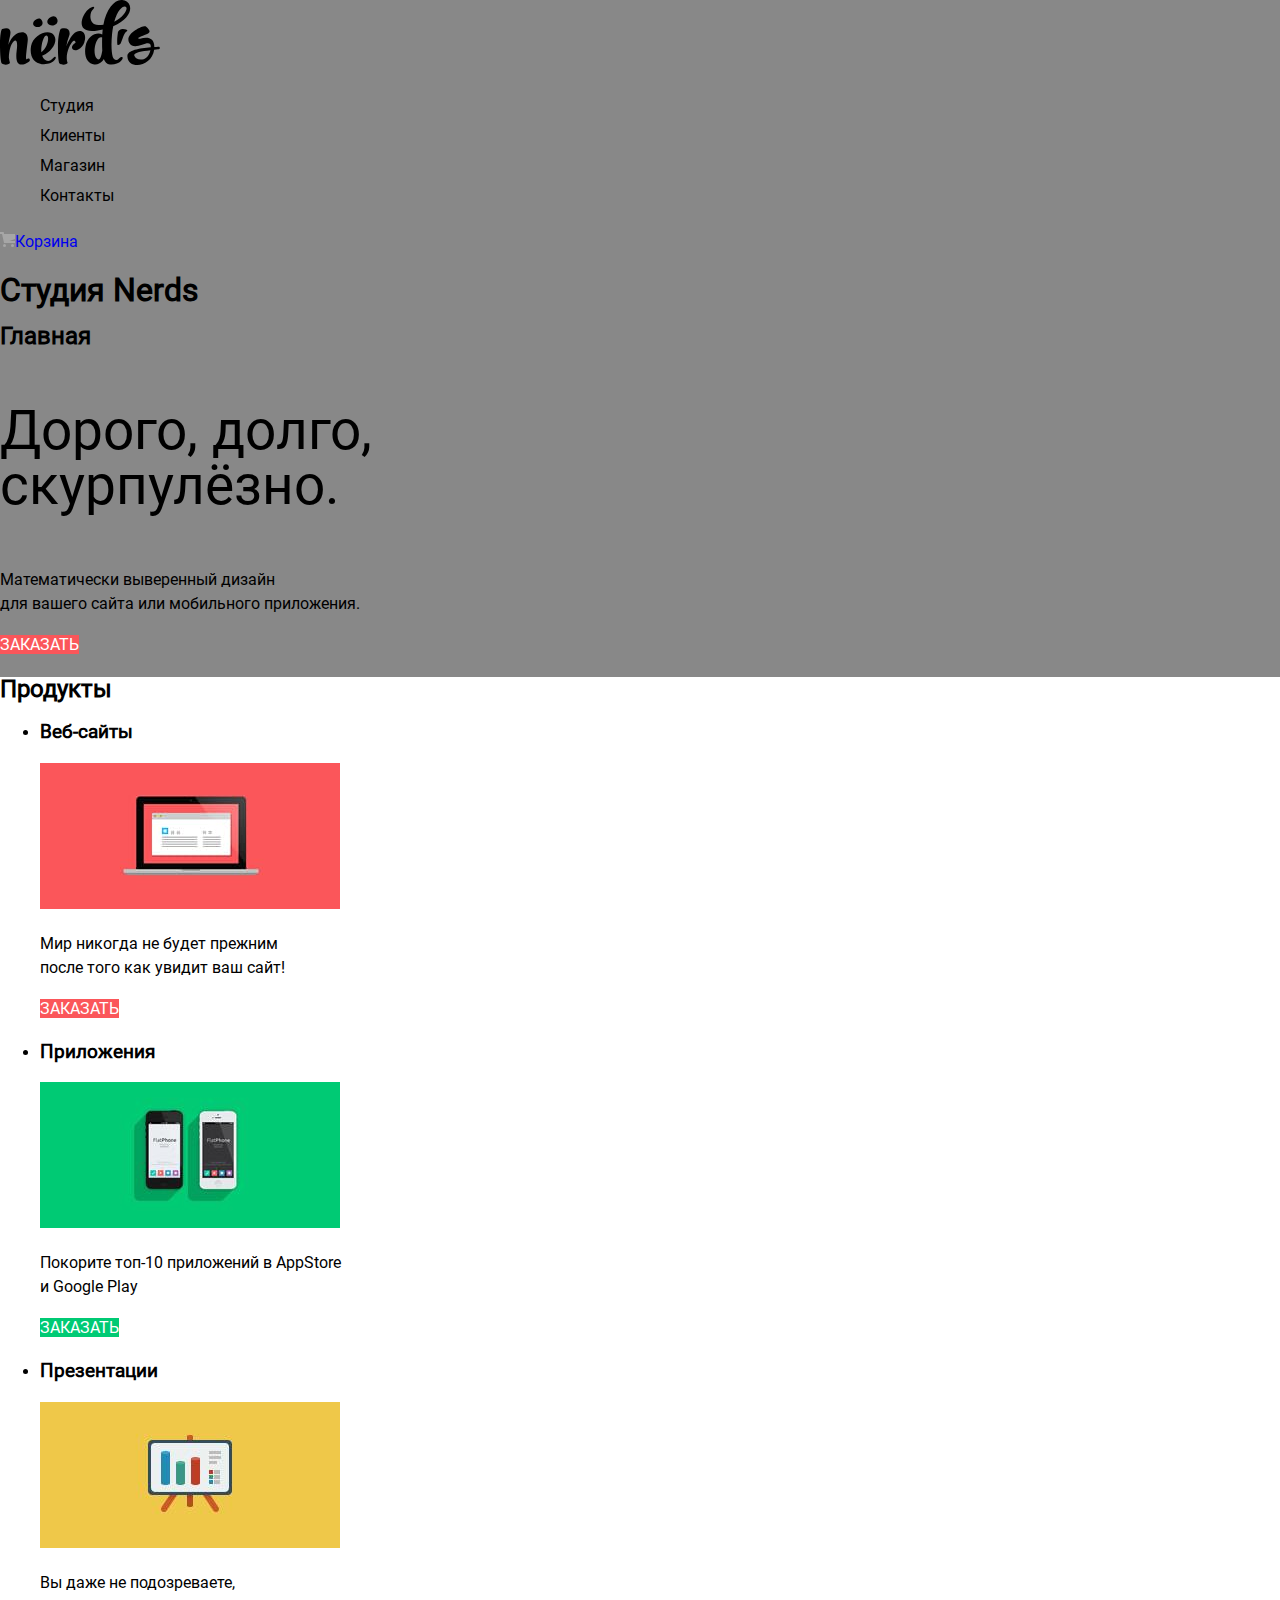
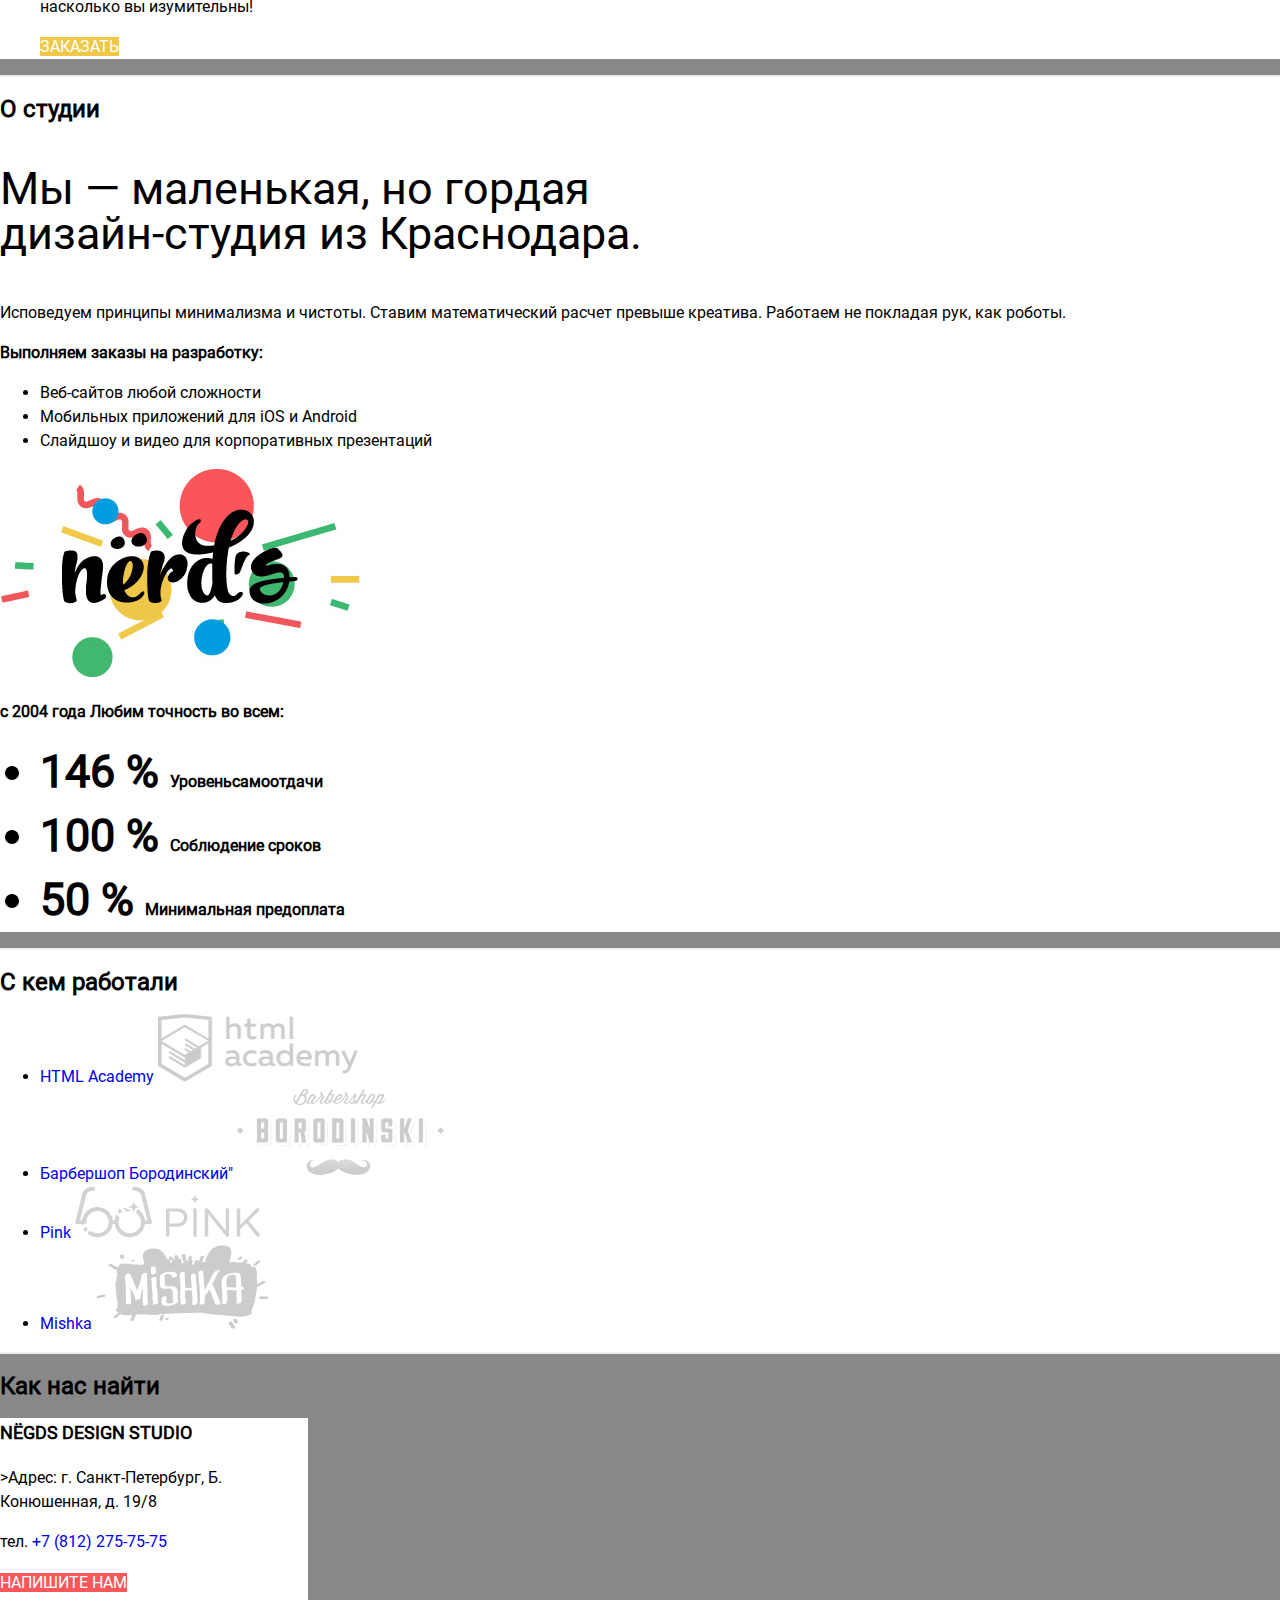
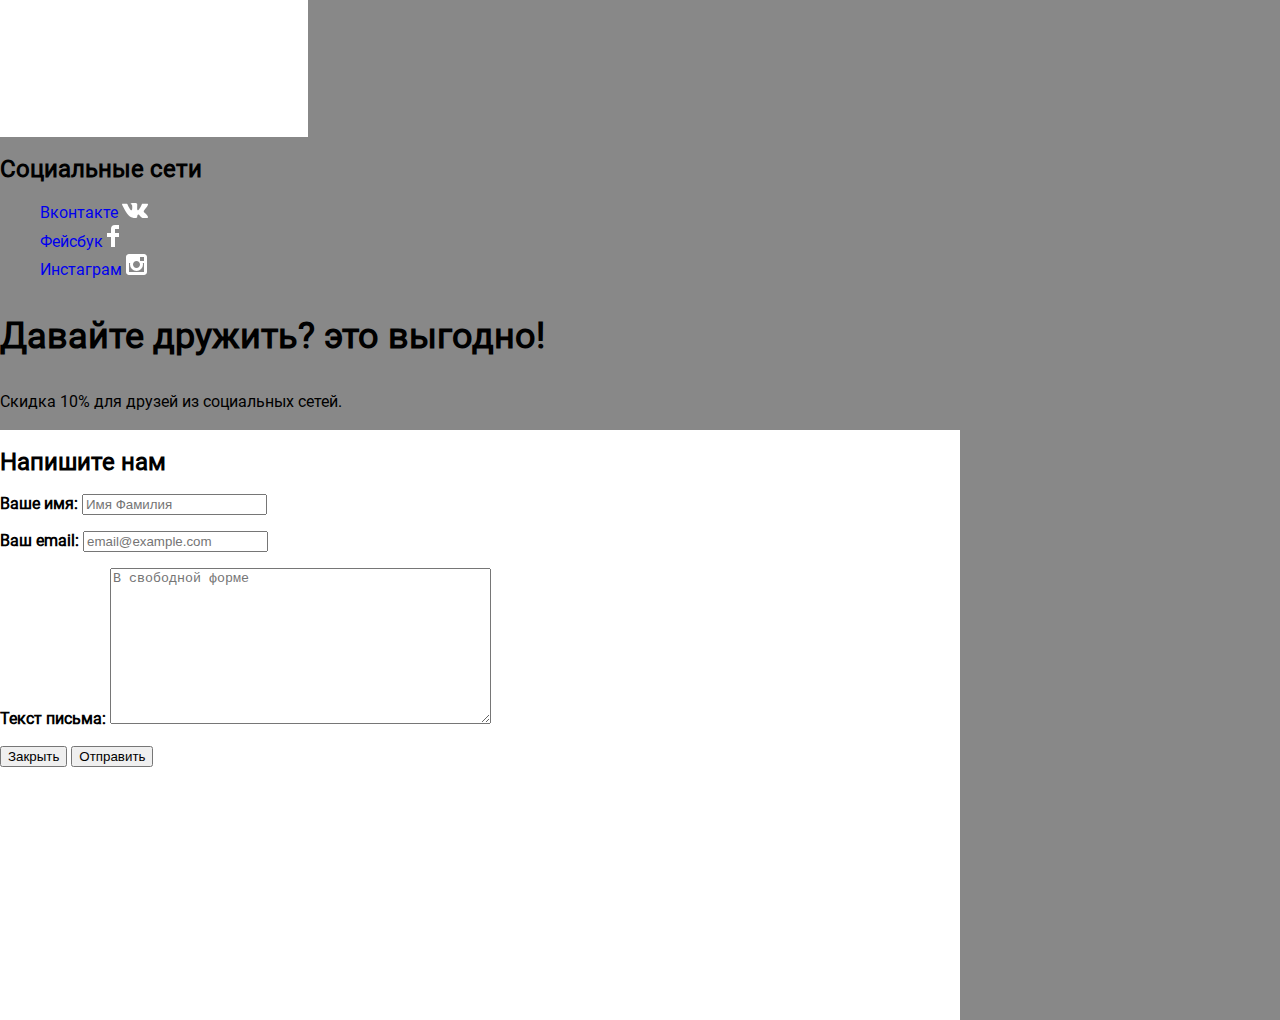
==== index.html @ 6ef956f6 "Добавила стилизацию каталога" ====
<!DOCTYPE html>
<html lang="ru">
  <head>
    <meta charset="utf-8">
    <link rel="stylesheet" href="fonts/Roboto.woff2" as="font" crossorigin="anonymous">
    <link href="normalize.css" rel="stylesheet">
    <link href="css/style.css" rel="stylesheet">
    <title>HTML Academy: Нёрдс</title>
  </head>
  <body class="page-body">
    <header class="header">
      <nav class="navigation">
        <a class="header-logo">
          <img src="img/nerds-logo.svg" width="160" height="65" alt="Логотип Nerds">
        </a>
      <div class="main-navigation-wrapper">
        <ul class="site-navigation">
          <li><a href="#">Студия</a></li>
          <li><a href="#">Клиенты</a></li>
          <li><a href="Catalog.html">Магазин</a></li>
          <li><a href="#">Контакты</a></li>
        </ul>
        <a href="#" class="basket-link">
        <svg xmlns="http://www.w3.org/2000/svg" width="15" height="15" viewBox="0 0 15 15"><circle fill="#a6a6a6" cx="4.5" cy="13.5" r="1.5"/><circle fill="#a6a6a6" cx="12.5" cy="13.5" r="1.5"/><path fill="#a6a6a6" d="M15 2H4.07l-.422-2H0v2h2.031l1.985 9H15V9H9.441L15 6.951z"/>
        </svg>Корзина
        </a>
      </nav>
    </div>
    </header>
    <main class="container">
      <h1 class="visually-hidden">Студия Nerds</h1>
      <section class="main">
        <h2 class="visually-hidden"> Главная</h2>
        <p class="slogan">Дорого, долго,<br> скурпулёзно.</p>
        <p>Математически выверенный дизайн <br>для вашего сайта или мобильного приложения.</p>
        <a href="#" class="button-know-more">Заказать</a>
      </section>
      <section class="products">
        <h2 class="visually-hidden">Продукты</h2>
          <ul class="product-ul">
            <li class="product-item">
               <h3>Веб-сайты</h3>
               <img src="img/illustration-1.jpg" width="300" height="146" alt="Веб-дизайны">
               <p>Мир никогда не будет прежним<br> после того как увидит ваш сайт!</p>
               <a href="#" class="button button-one ">Заказать</a>
            </li>
            <li class="product-item">
               <h3>Приложения</h3>
               <img src="img/illustration-2.jpg" width="300" height="146" alt="Приложения">
               <p>Покорите топ-10 приложений в AppStore<br> и Google Play</p>
               <a href="#" class="button button-two">Заказать</a>
             </li>
             <li class="product-item">
               <h3>Презентации</h3>
               <img src="img/illustration-3.jpg" width="300" height="146" alt="Презентация">
               <p>Вы даже не подозреваете, <br>насколько вы изумительны!</p>
               <a href="#" class="button button-three">Заказать</a>
             </li>
          </ul>
          </section>
          <section class="about-company">
            <h2 class="visually-hidden">О студии</h2>
            <p class="caption">Мы — маленькая, но гордая<br>дизайн-студия из Краснодара.</p>
            <p>Исповедуем принципы минимализма и чистоты. Ставим математический расчет превыше креатива. Работаем не покладая рук, как роботы.</p>
            <p class="text">Выполняем заказы на разработку:</p>
            <ul class="features">
               <li class="features-item">Веб-сайтов любой сложности</li>
               <li class="features-item">Мобильных приложений для iOS и Android</li>
               <li class="features-item">Слайдшоу и видео для корпоративных презентаций</li>
              </ul>
          <img src="img/nerds-illustration.png" width="360" height="208" alt="Логотип Nerds" class="nerds-illustration">
           <p class="text">с 2004 года Любим точность во всем:</p>
              <ul class="benefits">
               <li class="benefit-item">146 <span class="percant">%</span> <span class="benefit-text">Уровень<span>самоотдачи </span></li>
               <li class="benefit-item">100 <span class="percant">%</span> <span class="benefit-text">Соблюдение <span>сроков </span></li>
               <li class="benefit-item">50 <span class="percant">%</span> <span class="benefit-text">Минимальная <span>предоплата </span></li>
              </ul>
          </section>
          <section class="about-customers">
            <h2 class="visually-hidden">С кем работали</h2>
              <ul class="customers">
                <li class="customer-item">
                  <a href="https://htmlacademy.ru/intensive/htmlcss">HTML Academy
                  <img src="img/academy-logo.png" width="200" height="68" alt="Логотип htmlacademy">
                  </a>
                </li>
                <li class="customer-item">
                  <a href="#">Барбершоп Бородинский"
                  <img src="img/borodinski-logo.png" width="209" height="90" alt="логотип Бородинский">
                  </a>
                </li>
                <li class="customer-item">
                  <a href="#">Pink
                  <img src="img/pink-logo.png" width="185" height="52" alt="Логотип Pink">
                  </a>
                </li>
                <li class="customer-item">
                  <a href="#">Mishka
                  <img src="img/mishka-logo.png" width="173" height="84" alt="Логотип Mishka">
                  </a>
                </li>
              </ul>
          </section>
    </main>
    <footer class="page-footer">
      <section class="contacts">
        <h2 class="visually-hidden">Как нас найти</h2>
        <div class="contact-with-us">
          <p class="text-logo">nёgds design studio</p>
          <p>>Адрес: г. Санкт-Петербург, Б. Конюшенная, д. 19/8</p>
          <p>тел. <a href="tel:+18506484200">+7 (812) 275-75-75</a></p>
          <a href="#" class="button button-type">Напишите нам</a>
          </p>
        </div>
      </section>
      <section class="footer-social">
          <h2 class="visually-hidden">Социальные сети</h2>
          <ul class="footer-social">
            <li class="button social-button">
               <a href="#">
               <span class="visually-hidden">Вконтакте</span>
               <svg xmlns="http://www.w3.org/2000/svg" width="26" height="15" viewBox="0 0 26 15"><path fill="#FFF" d="M16.138 11.51c.956-.309 2.18 2.04 3.483 2.939.978.681 1.727.534 1.727.534l3.473-.05s1.815-.112.957-1.554c-.071-.12-.503-1.069-2.585-3.022-2.177-2.043-1.882-1.712.739-5.244 1.597-2.153 2.236-3.468 2.036-4.028-.192-.539-1.365-.399-1.365-.399L20.69.713c-.381.001-.704.119-.851.515-.003.004-.621 1.666-1.445 3.079-1.741 2.989-2.436 3.148-2.724 2.961-.661-.433-.494-1.737-.494-2.664 0-2.897.432-4.105-.846-4.417-.427-.104-.739-.172-1.828-.182-1.392-.021-2.574 0-3.244.329-.445.223-.786.712-.579.74.26.035.843.16 1.155.586.401.552.389 1.789.389 1.789s.229 3.411-.54 3.834c-.528.29-1.25-.302-2.803-3.016-.793-1.388-1.392-2.922-1.392-2.922s-.116-.285-.326-.441c-.25-.185-.6-.244-.6-.244L.848.684S.29.7.085.946c-.182.218-.015.668-.015.668s2.909 6.881 6.203 10.347c3.02 3.182 6.452 2.971 6.452 2.971h1.555s.469-.054.709-.312c.224-.24.214-.691.214-.691s-.031-2.109.935-2.419z"/></svg>
              </a>
            </li>
            <li class="button social-button">
               <a href="#">
               <span class="visually-hidden">Фейсбук</span>
               <svg xmlns="http://www.w3.org/2000/svg" width="12" height="22" viewBox="0 0 12 22"><path fill="#FFF" d="M12 4V0H8a4 4 0 0 0-4 4v4H0v4h4v10h4V12h4V8H8V4h4z"/></svg>
               </a>
            </li>
            <li class="button social-button">
               <a href="#">
               <span class="visually-hidden">Инстаграм</span>
               <svg xmlns="http://www.w3.org/2000/svg" width="21" height="21" viewBox="0 0 21 21"><path fill="#FFF" d="M18 0H3C1.35 0 0 1.35 0 3v15c0 1.65 1.35 3 3 3h15c1.65 0 3-1.35 3-3V3c0-1.65-1.35-3-3-3zm-7.5 7c1.93 0 3.5 1.57 3.5 3.5S12.43 14 10.5 14 7 12.43 7 10.5 8.57 7 10.5 7zM18 18H3V9h1.181A6.504 6.504 0 0 0 4 10.5a6.5 6.5 0 1 0 13 0 6.45 6.45 0 0 0-.181-1.5H18v9zm0-11h-4V3h4v4z"/></svg>
               </a>
            </li>
          </ul>
          <p class="text-welcome">Давайте дружить? это выгодно!</p>
          <p>Скидка 10% для друзей из социальных сетей.</p>
      </section>
    </footer>
    <section class="modal">
      <h2 class="modal-title">Напишите нам</h2>
      <form class="login-form" action="https://echo.htmlacademy.ru" method="post">
         <p class="modal-text">
         <label class="field" for="name">Ваше имя:</label>
         <input class="field name-icon-user" id="name" type="text"  placeholder="Имя Фамилия">
         </p>
         <p class="modal-text">
         <label class="field" for="mail">Ваш email:</label>
         <input class="field mail-icon-user" id="mail" type="email"  placeholder="email@example.com">
         </p>
         <p class="modal-text">
          <label class="field" for="post">Текст письма:</label>
          <textarea class="field post-icon-user" rows="10" cols="45" name="text" placeholder="В свободной форме"></textarea>
        </p>
      </form>
      <button class="button botton-close" type="button">Закрыть</button>
      <button class="button botton-send" type="submit">Отправить</button>
    </section>
  </body>
</html>
---- css/style.css ----
:root {
    --basic-gray: #EEEEEE;
    --basic-extra-gray: #888888;
    --basic-black: #000000;
    --basic-exstra-black: #283136;
    --basic-red: #FB565A;
    --basic-green: #00CA74;
    --basic-yellow: #EFC849;
    --basic-gray-light: #A6A6A6;
    --basic-white: #FFFFFF;
    --basic-more-red: #E74246;
    --basic-max-red: #D7373B;
    --basic-more-green: #00BC6C;
    --basic-max-green: #00AA62;
    --basic-more-yellow: #EAB534;
    --basic-max-yelloy: #E5A722;
    --basic-middle-gray: #4D4D4D;
    --basic-more-gray: #DFDFDF;
    --basic-max-gray: #D5D5D5;
  }
    
@font-face {
    font-family: "Roboto";
    font-weight: 400;
    src: url("../fonts/Roboto.woff2") format("woff2");
    font-display: swap; }

body {
  min-width: 1187px;
  margin: 0;
  padding: 0;
  font-family: "Roboto", Arial, sans-serif;
  font-size: 16px;
  line-height: 24px;
  font-weight: 400;
  color: var(--basic-black);
  background-color: var(--basic-extra-gray);
  background-position: top center;
  background-repeat: no-repeat;
}

a {
    text-decoration: none;
}
  
img {
  max-width: 100%;
  height: auto;
  }

.page {
   height: 100%;
}

.page-body {
  min-height: 100%;
  display: grid;
  grid-template-rows: min-content 1fr min-content;
  align-content: start;
}

.navigation {
  font-size: 16px;
  line-height: 30px;
  color: var(--basic-black);
  background-color: transparent;
}

.navigation-wrapper {
  background-color: var(--basic-gray);
}

.site-navigation {
  list-style: none;
}

.site-navigation-current a:not([href]) {
  background-color: var(--basic-gray);
}
  
.site-navigation a,
.user-navigation a {
  color: var(--basic-black);
}
  
.site-navigation a:hover,
.basket-link a:hover, {
  background-color: var(--basic-red);
}

.site-navigation a:focus,
.basket-link a:focus {
  background-color: var(--basic-gray-light);
}

.slogan{
  font-family: "Roboto";
  font-weight: 500; 
  font-size: 55px;
  line-height: 55px;
} 

.button-know-more{
  font: inherit;
  text-align: center;
  color: var(--basic-white);
  vertical-align: middle;
  text-transform: uppercase;
  background-color: var(--basic-red);
  border: none;
}

.button-know-more:hover,
.button-know-more:focus{
  background-color: var(--basic-more-red);
}
.button-know-more:active {
  background-color: var(--basic-max-red);
  color: var(--basic-gray);
}

.products {
  list-style: none;
  background-color: var(--basic-white) ;
}
  
.product-item {
  text-align: left;
}

.button-one{
  font: inherit;
  text-align: center;
  color: var(--basic-white);
  vertical-align: middle;
  text-transform: uppercase;
  background-color: var(--basic-red);
  border: none;
  }

.button-one:hover,
.button-one:focus{
    background-color: var(--basic-more-red);
  }

.button-one:active {
   background-color: var(--basic-max-red);
   color: var(--basic-gray);
 }
 
.button-two{
  font: inherit;
  text-align: center;
  color: var(--basic-white);
  vertical-align: middle;
  text-transform: uppercase;
  background-color: var(--basic-green);
  border: none;
}

.button-two:hover,
.button-two:focus{
    background-color: var(--basic-more-green);
}

.button-two:active {
  background-color: var(--basic-max-green);
  color: var(--basic-gray);
}

.button-three{
  font: inherit;
  text-align: center;
  color: var(--basic-white);
  vertical-align: middle;
  text-transform: uppercase;
  background-color: var(--basic-yellow);
  border: none;
}

.button-three:hover,
.button-three:focus{
    background-color: var(--basic-more-green);
}

.button-three:active {
  background-color: var(--basic-max-green);
  color: var(--basic-gray);
 }
  
.feature-item h3 {
  font-family: "Roboto"; 
  font-weight: 700;
  font-size: 24px;
  line-height: 30px;
  text-transform: uppercase;
}
  
.caption{
  font-family: "Roboto"; 
  font-weight: 500;
  font-size: 45px;
  line-height: 45px;
}

 .about-company{
    border-top: solid 2px var(--basic-gray) ;
    background-color: var(--basic-white);
 }

 .text{
    font-family: "Roboto";
    font-weight: 700;
    font-size: 16px;
    line-height: 24px;
}

 .features{
  list-style-image: url("");
}

.benefit-item{
  font-family: "Roboto";
  font-weight: 700;
  font-size: 45px;
  line-height: 64px;
}

.percent{
  font-family: "Roboto";
  font-weight: 700;
  font-size: 26px;
  line-height: 40px;
}

.benefit-text{
  font-family: "Roboto";
  font-size: 16px;
  line-height: 18px;
}
.about-customers{
  border-top: solid 2px var(--basic-gray) ;
  border-bottom:solid 2px var(--basic-gray) ;
  background-color: var(--basic-white);
}

.contact-with-us{
  height: 319px;
  width: 308px;
  background-color: var(--basic-white);
}

.button-type{
  font: inherit;
  text-align: center;
  color: var(--basic-white);
  vertical-align: middle;
  text-transform: uppercase;
  background-color: var(--basic-red);
  border: none;
  }
.button-type:hover,
.button-type:focus{
  background-color: var(--basic-more-red);
  }

.button-type:active {
  background-color: var(--basic-max-red);
  color: var(--basic-gray);
 }
 
.contacts{
  background-image: "img/map.jpg";
}

.text-logo{
  text-transform: uppercase;
  font-family: "Roboto";
  font-weight: 700;
  font-size: 18px;
  line-height: 30px;
}

.text-welcome{
  font-family: "Roboto";
  font-weight: 700;
  font-size: 36px;
  line-height: 36px;
}

.modal{
  height: 590px;
  width: 960px;
  background-color: var(--basic-white);
}

.type-us{
  font-family: "Roboto";
  font-weight: 700;
  font-size: 45px;
  line-height: auto;
}

.footer-social ul {
  list-style: none;
  }

.footer-social a:hover,
.footer-contacts a:focus {
  color: var(--basic-more-red);
}

.footer-social a:active {
    color: var(--basic-max-red);
  }

.modal-text{
  font-family: "Roboto";
  font-weight: 700;
  font-size: 16px;
  line-height: 18px;
}

.button-send{
  font: inherit;
  text-align: center;
  color: var(--basic-white);
  vertical-align: middle;
  text-transform: uppercase;
  background-color: var(--basic-red);
  border: none;
}

.button-send:hover,
.button-send:focus{
  background-color: var(--basic-more-red);
  }

.button-send:active {
  background-color: var(--basic-max-red);
  color: var(--basic-gray);
}


/*Стилизация каталога*/

.catalog-title{
  font-family: "Roboto";
  font-weight: 500;
  font-size: 55px;
  line-height: 55px;
}

.filter legend {
  font-weight: 700;
  font-size: 18px;
  line-height: 30px;
}

.filter ul {
  list-style: none;
  font-size: 16px;
  line-height: 19px;
}

.filter-input-checkbox{
  color: var(--basic-middle-gray)
}

.filter-input-checkbox:hover,
.filter-input-checkbox:focus{
  color: var(--basic-extra-gray);
}

.filter-input-radio{
  color: var(--basic-middle-gray)
}
  
.filter-input-radio:hover,
.filter-input-radio:focus{
  color: var(--basic-extra-gray);
}

.catalog-list {
  list-style: none;
}

.botton-show{
  background-color: var(--basic-gray);
}

.button-show:hover,
.button-show:focus{
  background-color: var(--basic-more-gray);
}

.button-show:active {
  background-color: var(--basic-max-gray);
  opacity: 0.3;
}

.sort{
  font-weight: bold;
  font-size: 18px;
  line-height: 30px;
}

.sort-item{
  font-size: 14px;
  line-height: 18px;
  opacity: 0.3;
}

.sort-item:hover,
.sort-item:focus{
  opacity: 0.6;
}

.sort-item:active{
  color: var(--basic-black);
}

.botton-down{
  border: 20px solid transparent; 
  border-top: 20px solid;
}

.botton-up{
  border: 20px solid transparent; 
  border-bottom: 20px;
  opacity: 0.3;
}

.botton-down:hover,
.botton-down:focus{
  opacity: 0.6;
}

.botton-down:active{
  color: var(--basic-black);
}

.botton-up:hover,
.botton-up:focus{
  opacity: 0.6;
}

.botton-up:active{
  color: var(--basic-black);
}

.catalog-item:hover{

}

.catalog-info {
  display: none
}

 a:hover ..catalog-info {
   display: block
}

.catalog-category-title:hover,
.catalog-category-title:focus{
  color: var(--basic-red);
}

.catalog-category-title:active{
  opacity: 0.3;
}

.botton-price:hover,
.botton-price:focus{
  background-color: var(--basic-more-red);
}

.botton-price:{
  background-color: var(--basic-max-red);
}

.pagination-item{
  background-color: var(--basic-extra-gray);
}

.pagination-item:hover{
  background-color:var(--basic-more-gray);
}

.pagination-item:focus{
  background-color:var(--basic-max-gray);
  box-shadow: inset 0px 3px 0px rgba(0, 1, 1, 0.1);
  border-radius: 3px;
  opacity: 0.3;
}

.pagination-item:active{
  background: rgba(0, 0, 0, 0.0001);
  border: 3px solid #DBDBDB;
  box-sizing: border-box;
  border-radius: 3px;
}
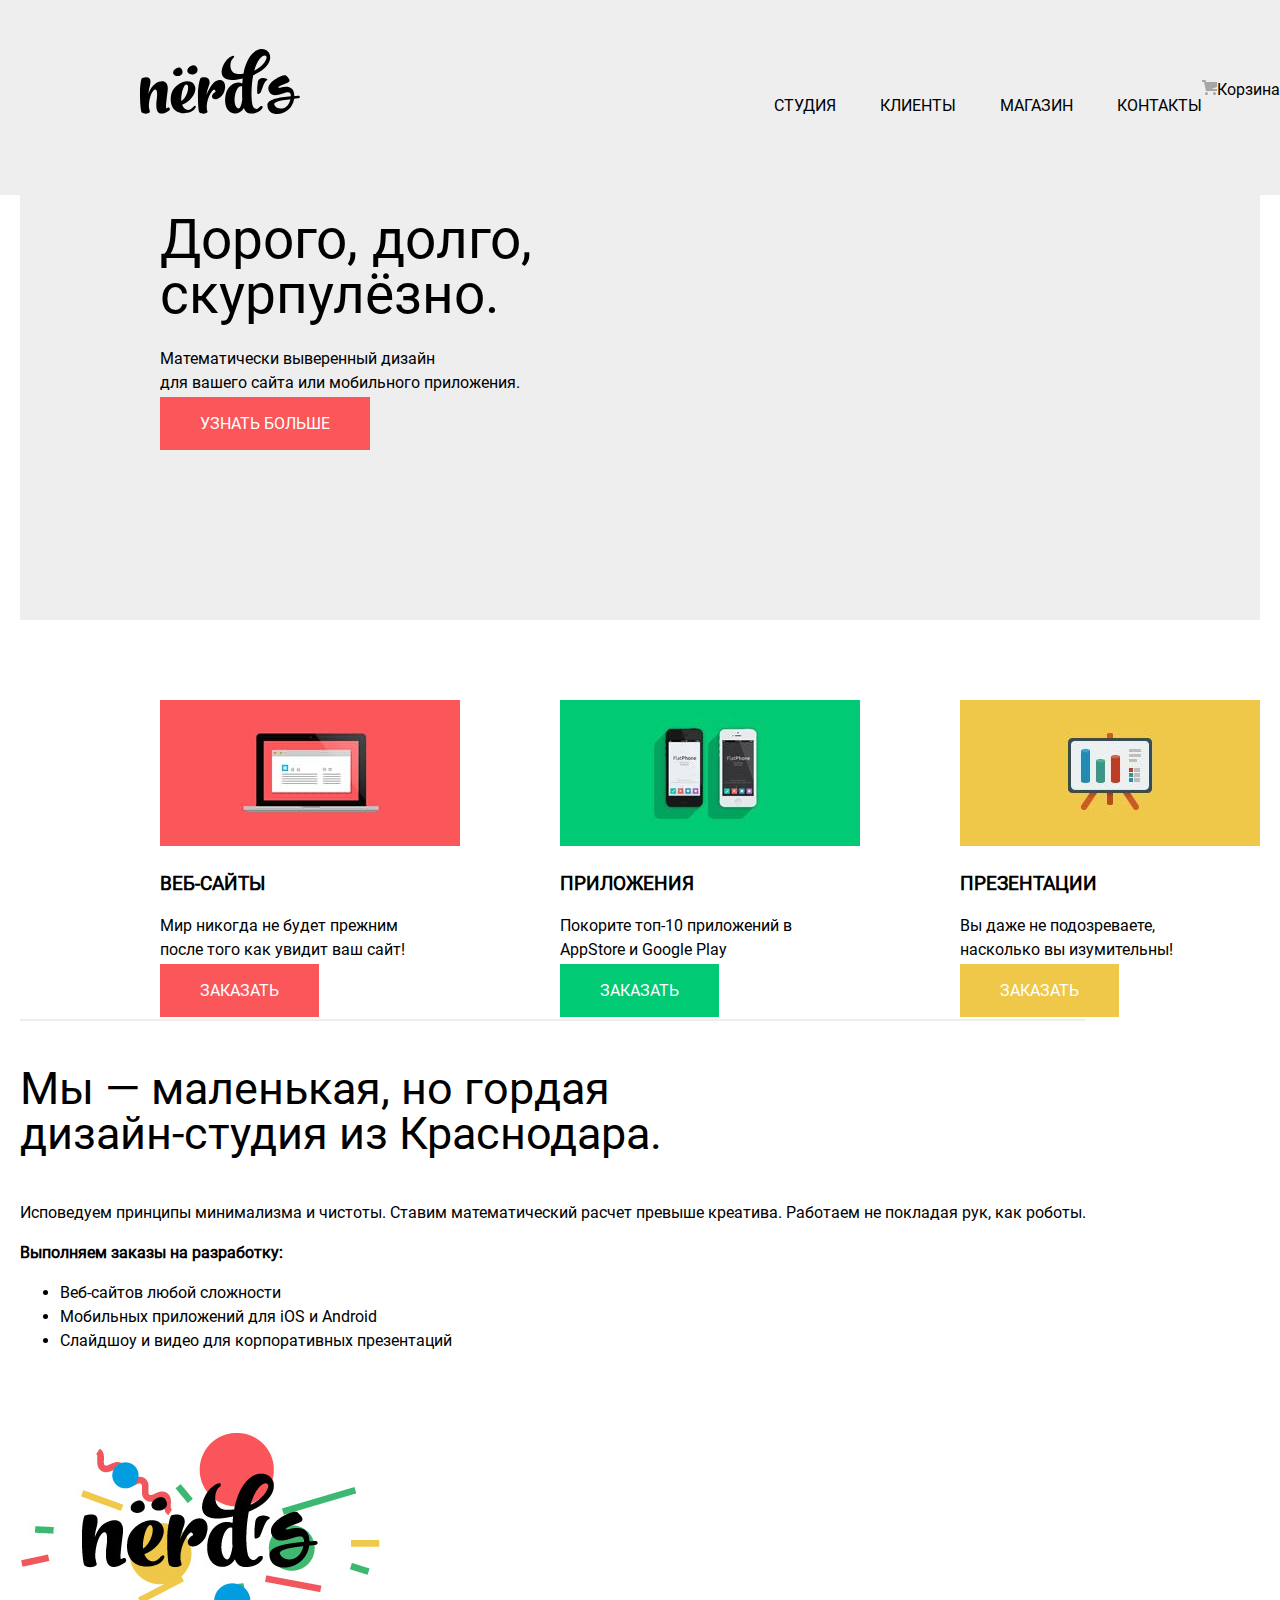
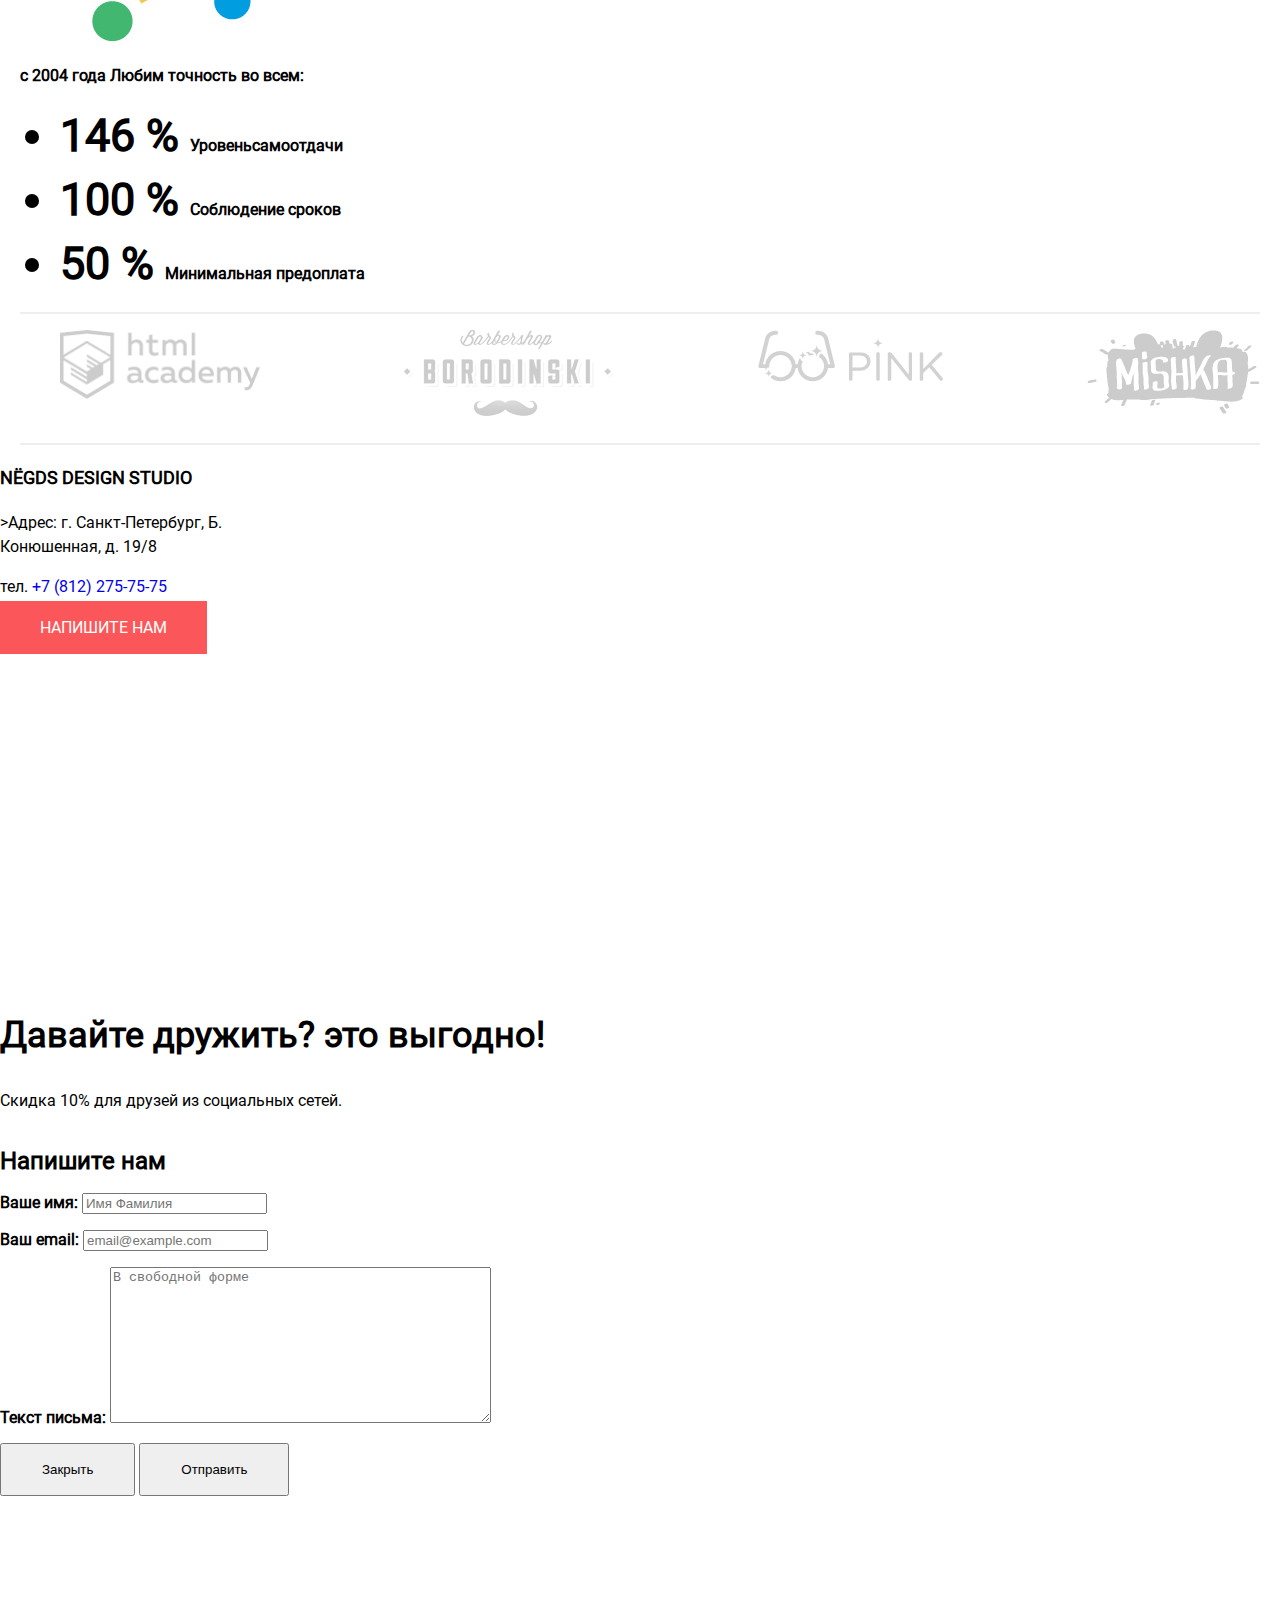
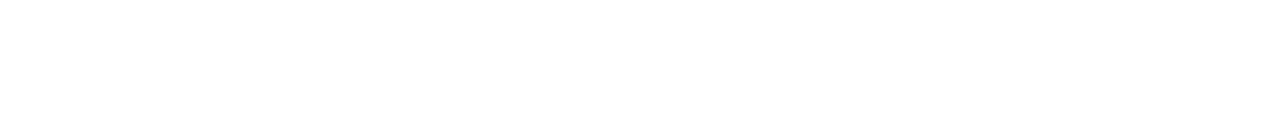
==== commit 550f1680: "Стилизация хедера" ====
--- a/index.html
+++ b/index.html
@@ -29,35 +29,38 @@
     </header>
     <main class="container">
       <h1 class="visually-hidden">Студия Nerds</h1>
+      <div class="main-page">
       <section class="main">
         <h2 class="visually-hidden"> Главная</h2>
         <p class="slogan">Дорого, долго,<br> скурпулёзно.</p>
-        <p>Математически выверенный дизайн <br>для вашего сайта или мобильного приложения.</p>
-        <a href="#" class="button-know-more">Заказать</a>
+        <p class="motto">Математически выверенный дизайн <br>для вашего сайта или мобильного приложения.</p>
+        <a href="#" class="button button-know-more">Узнать больше</a>
       </section>
+    </div>
       <section class="products">
         <h2 class="visually-hidden">Продукты</h2>
           <ul class="product-ul">
             <li class="product-item">
+               <img src="img/illustration-1.jpg" width="300" height="146" alt="Веб-дизайны">
                <h3>Веб-сайты</h3>
-               <img src="img/illustration-1.jpg" width="300" height="146" alt="Веб-дизайны">
                <p>Мир никогда не будет прежним<br> после того как увидит ваш сайт!</p>
                <a href="#" class="button button-one ">Заказать</a>
             </li>
             <li class="product-item">
+               <img src="img/illustration-2.jpg" width="300" height="146" alt="Приложения">
                <h3>Приложения</h3>
-               <img src="img/illustration-2.jpg" width="300" height="146" alt="Приложения">
-               <p>Покорите топ-10 приложений в AppStore<br> и Google Play</p>
+               <p>Покорите топ-10 приложений в AppStore и Google Play</p>
                <a href="#" class="button button-two">Заказать</a>
              </li>
              <li class="product-item">
+               <img src="img/illustration-3.jpg" width="300" height="146" alt="Презентация">
                <h3>Презентации</h3>
-               <img src="img/illustration-3.jpg" width="300" height="146" alt="Презентация">
                <p>Вы даже не подозреваете, <br>насколько вы изумительны!</p>
                <a href="#" class="button button-three">Заказать</a>
              </li>
           </ul>
           </section>
+          <div class="about-company-columns">
           <section class="about-company">
             <h2 class="visually-hidden">О студии</h2>
             <p class="caption">Мы — маленькая, но гордая<br>дизайн-студия из Краснодара.</p>
@@ -68,7 +71,7 @@
                <li class="features-item">Мобильных приложений для iOS и Android</li>
                <li class="features-item">Слайдшоу и видео для корпоративных презентаций</li>
               </ul>
-          <img src="img/nerds-illustration.png" width="360" height="208" alt="Логотип Nerds" class="nerds-illustration">
+           <img src="img/nerds-illustration.png" width="360" height="208" alt="Логотип Nerds" class="nerds-illustration">
            <p class="text">с 2004 года Любим точность во всем:</p>
               <ul class="benefits">
                <li class="benefit-item">146 <span class="percant">%</span> <span class="benefit-text">Уровень<span>самоотдачи </span></li>
@@ -76,26 +79,27 @@
                <li class="benefit-item">50 <span class="percant">%</span> <span class="benefit-text">Минимальная <span>предоплата </span></li>
               </ul>
           </section>
+        </div>
           <section class="about-customers">
             <h2 class="visually-hidden">С кем работали</h2>
               <ul class="customers">
                 <li class="customer-item">
-                  <a href="https://htmlacademy.ru/intensive/htmlcss">HTML Academy
+                  <a href="https://htmlacademy.ru/intensive/htmlcss"> <p class="visually-hidden">HTML Academy</p>
                   <img src="img/academy-logo.png" width="200" height="68" alt="Логотип htmlacademy">
                   </a>
                 </li>
                 <li class="customer-item">
-                  <a href="#">Барбершоп Бородинский"
+                  <a href="#"><p class="visually-hidden">Барбершоп Бородинский"</p>
                   <img src="img/borodinski-logo.png" width="209" height="90" alt="логотип Бородинский">
                   </a>
                 </li>
                 <li class="customer-item">
-                  <a href="#">Pink
+                  <a href="#"> <p class="visually-hidden">Pink</p>
                   <img src="img/pink-logo.png" width="185" height="52" alt="Логотип Pink">
                   </a>
                 </li>
                 <li class="customer-item">
-                  <a href="#">Mishka
+                  <a href="#"> <p class="visually-hidden">Mishka </p>
                   <img src="img/mishka-logo.png" width="173" height="84" alt="Логотип Mishka">
                   </a>
                 </li>
--- a/css/style.css
+++ b/css/style.css
@@ -34,13 +34,12 @@
   line-height: 24px;
   font-weight: 400;
   color: var(--basic-black);
-  background-color: var(--basic-extra-gray);
   background-position: top center;
   background-repeat: no-repeat;
 }
 
 a {
-    text-decoration: none;
+  text-decoration: none;
 }
   
 img {
@@ -49,7 +48,7 @@
   }
 
 .page {
-   height: 100%;
+  height: 100%;
 }
 
 .page-body {
@@ -64,23 +63,36 @@
   line-height: 30px;
   color: var(--basic-black);
   background-color: transparent;
-}
-
-.navigation-wrapper {
-  background-color: var(--basic-gray);
+  display: flex;
+  justify-content: space-between;
+}
+
+.features {
+  margin-bottom: 80px;
 }
 
 .site-navigation {
   list-style: none;
+  text-transform: uppercase;
+  font-weight: 500;
+  font-size: 16px;
+  line-height: 30px;
+}
+
+.site-navigation li{
+  margin-left: 44px;
 }
 
 .site-navigation-current a:not([href]) {
   background-color: var(--basic-gray);
 }
   
-.site-navigation a,
-.user-navigation a {
+.site-navigation a{
   color: var(--basic-black);
+}
+
+.basket-link{
+  color:var(--basic-black)
 }
   
 .site-navigation a:hover,
@@ -98,7 +110,24 @@
   font-weight: 500; 
   font-size: 55px;
   line-height: 55px;
+  margin-left: 140px;
+  padding-top: 17px;
+  margin-bottom: 25px;
 } 
+
+.motto{
+  margin-left: 140px;
+}
+
+.header{
+  outline-offset: -5px;
+  background-color: var(--basic-gray);
+}
+
+.main-page{
+  width: 100%;
+  background-color: var(--basic-gray);
+}
 
 .button-know-more{
   font: inherit;
@@ -108,6 +137,11 @@
   text-transform: uppercase;
   background-color: var(--basic-red);
   border: none;
+  width: 240px;
+  height: 50px;
+  padding:17px 54px;
+  margin-left: 140px;
+  margin-top: 38px;
 }
 
 .button-know-more:hover,
@@ -123,9 +157,25 @@
   list-style: none;
   background-color: var(--basic-white) ;
 }
+
+.product-ul{
+  display: flex;
+  justify-content: space-between;
+  list-style: none;
+}
   
 .product-item {
   text-align: left;
+  margin-left: 100px;
+  width: 300px;
+}
+
+.product-item h3{
+  text-transform: uppercase;
+}
+
+.button{
+  padding: 17px 40px;
 }
 
 .button-one{
@@ -136,17 +186,17 @@
   text-transform: uppercase;
   background-color: var(--basic-red);
   border: none;
-  }
+}
 
 .button-one:hover,
 .button-one:focus{
-    background-color: var(--basic-more-red);
-  }
+  background-color: var(--basic-more-red);
+}
 
 .button-one:active {
    background-color: var(--basic-max-red);
    color: var(--basic-gray);
- }
+}
  
 .button-two{
   font: inherit;
@@ -202,11 +252,15 @@
   font-size: 45px;
   line-height: 45px;
 }
-
- .about-company{
+.about-company-columns{
+   display: flex;
+   justify-content: space-between;
+}
+
+.about-company{
     border-top: solid 2px var(--basic-gray) ;
     background-color: var(--basic-white);
- }
+}
 
  .text{
     font-family: "Roboto";
@@ -219,6 +273,19 @@
   list-style-image: url("");
 }
 
+.features-list {
+  display: grid;
+  grid-template-columns: 1fr 1fr 1fr;
+  margin: 0;
+  padding: 0;
+  list-style: none;
+  column-gap: 100px;
+}
+
+.features-item p {
+  margin: 0 10px;
+}
+
 .benefit-item{
   font-family: "Roboto";
   font-weight: 700;
@@ -242,6 +309,12 @@
   border-top: solid 2px var(--basic-gray) ;
   border-bottom:solid 2px var(--basic-gray) ;
   background-color: var(--basic-white);
+}
+
+.customers{
+  list-style: none;
+  display: flex;
+  justify-content: space-between;
 }
 
 .contact-with-us{
@@ -281,6 +354,40 @@
   line-height: 30px;
 }
 
+.header-logo {
+  width: 160px;
+  height: 49px;
+  margin-left: 140px;
+  margin-top: 49px;
+}
+
+.container {
+  margin: 0 auto;
+  padding: 0 10px;
+}
+
+.main-navigation-wrapper {
+  display: flex;
+  justify-content: space-between;
+  height: 120px;
+  margin-top:75px;
+}
+
+.main{
+  background-color: var(--basic-gray);
+  margin-bottom: 80px;
+  margin-top: -55px;
+  height: 425px;
+  width: 100%;
+}
+
+.site-navigation{
+  display: flex;
+  justify-content: space-between; 
+  margin-left: auto;
+  margin-right: auto;
+}
+
 .text-welcome{
   font-family: "Roboto";
   font-weight: 700;
@@ -303,7 +410,7 @@
 
 .footer-social ul {
   list-style: none;
-  }
+}
 
 .footer-social a:hover,
 .footer-contacts a:focus {
@@ -311,8 +418,8 @@
 }
 
 .footer-social a:active {
-    color: var(--basic-max-red);
-  }
+  color: var(--basic-max-red);
+}
 
 .modal-text{
   font-family: "Roboto";
@@ -334,7 +441,7 @@
 .button-send:hover,
 .button-send:focus{
   background-color: var(--basic-more-red);
-  }
+}
 
 .button-send:active {
   background-color: var(--basic-max-red);
@@ -499,4 +606,19 @@
   border: 3px solid #DBDBDB;
   box-sizing: border-box;
   border-radius: 3px;
-}+}
+
+.visually-hidden:not(:focus):not(:active),
+input[type="checkbox"].visually-hidden,
+input[type="radio"].visually-hidden {
+  position: absolute;
+  width: 1px;
+  height: 1px;
+  margin: -1px;
+  border: 0;
+  padding: 0;
+  white-space: nowrap;
+  clip-path: inset(100%);
+  clip: rect(0 0 0 0);
+  overflow: hidden;
+}
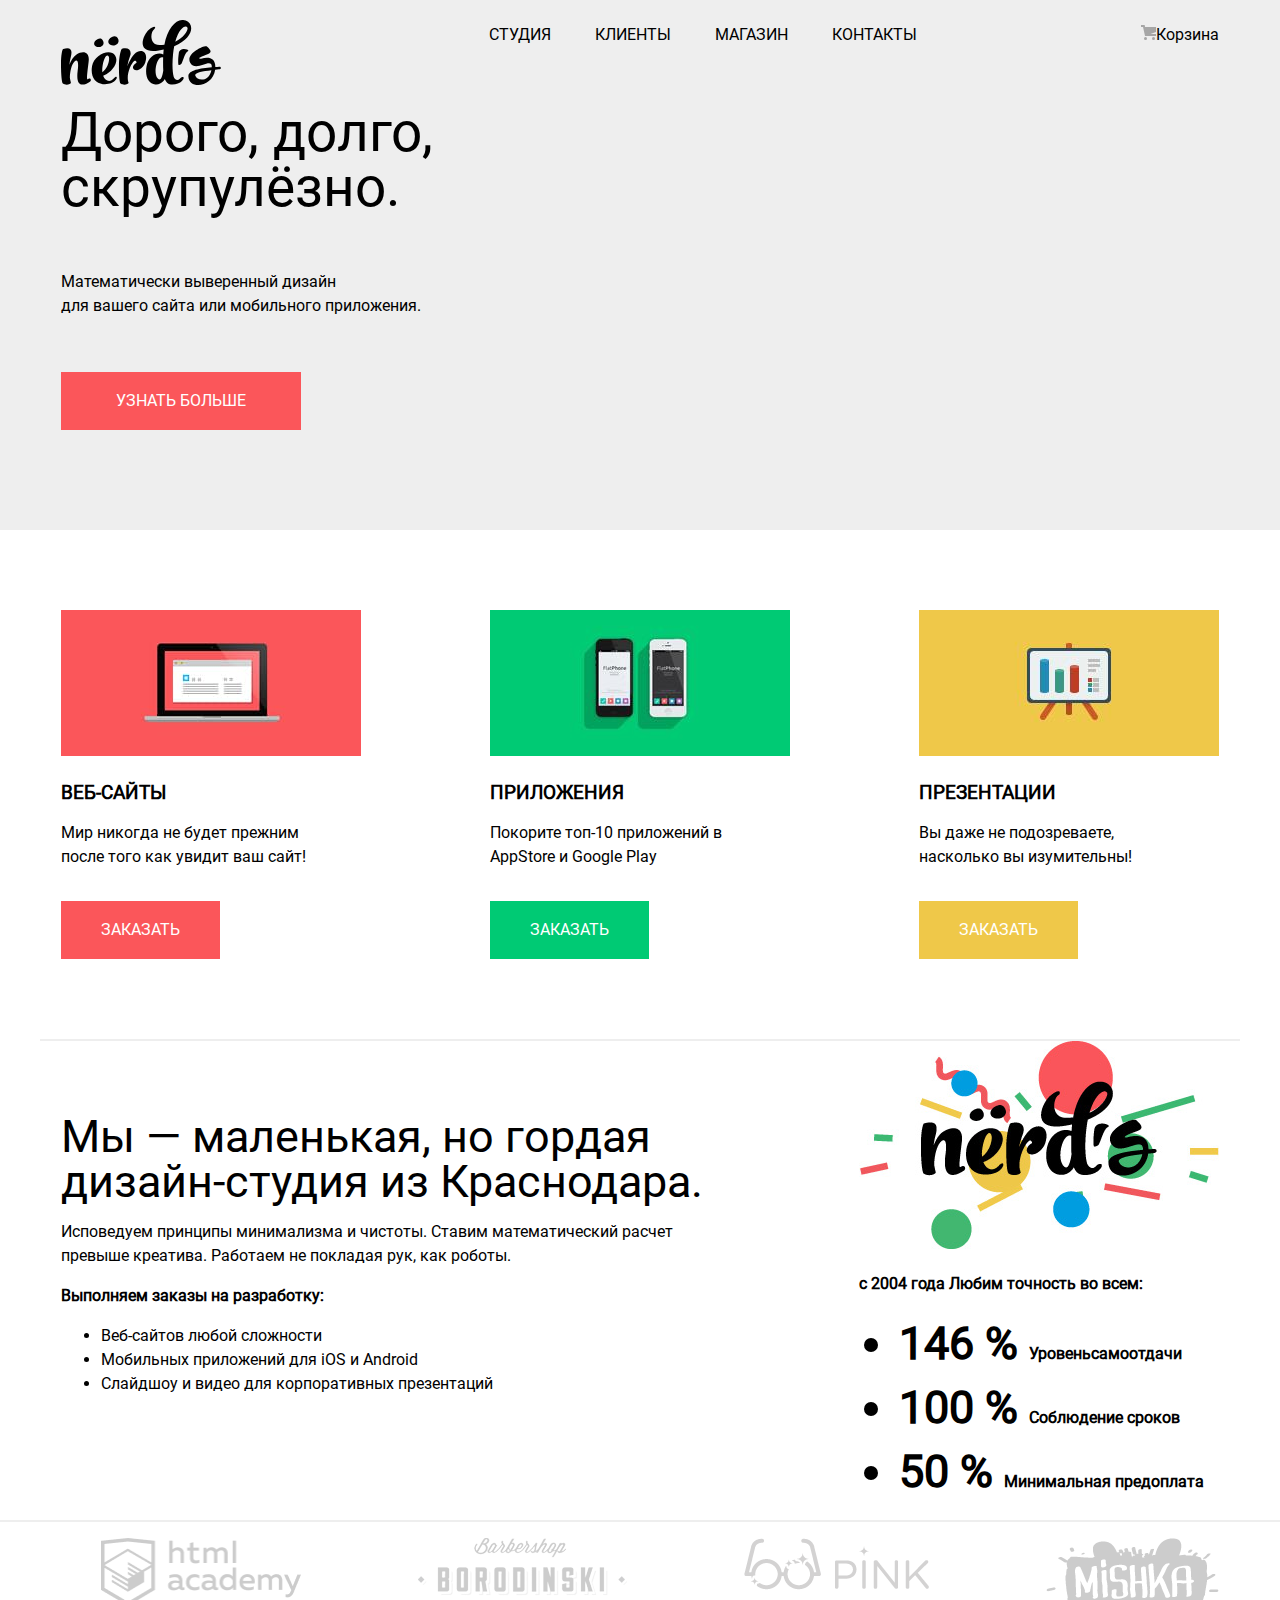
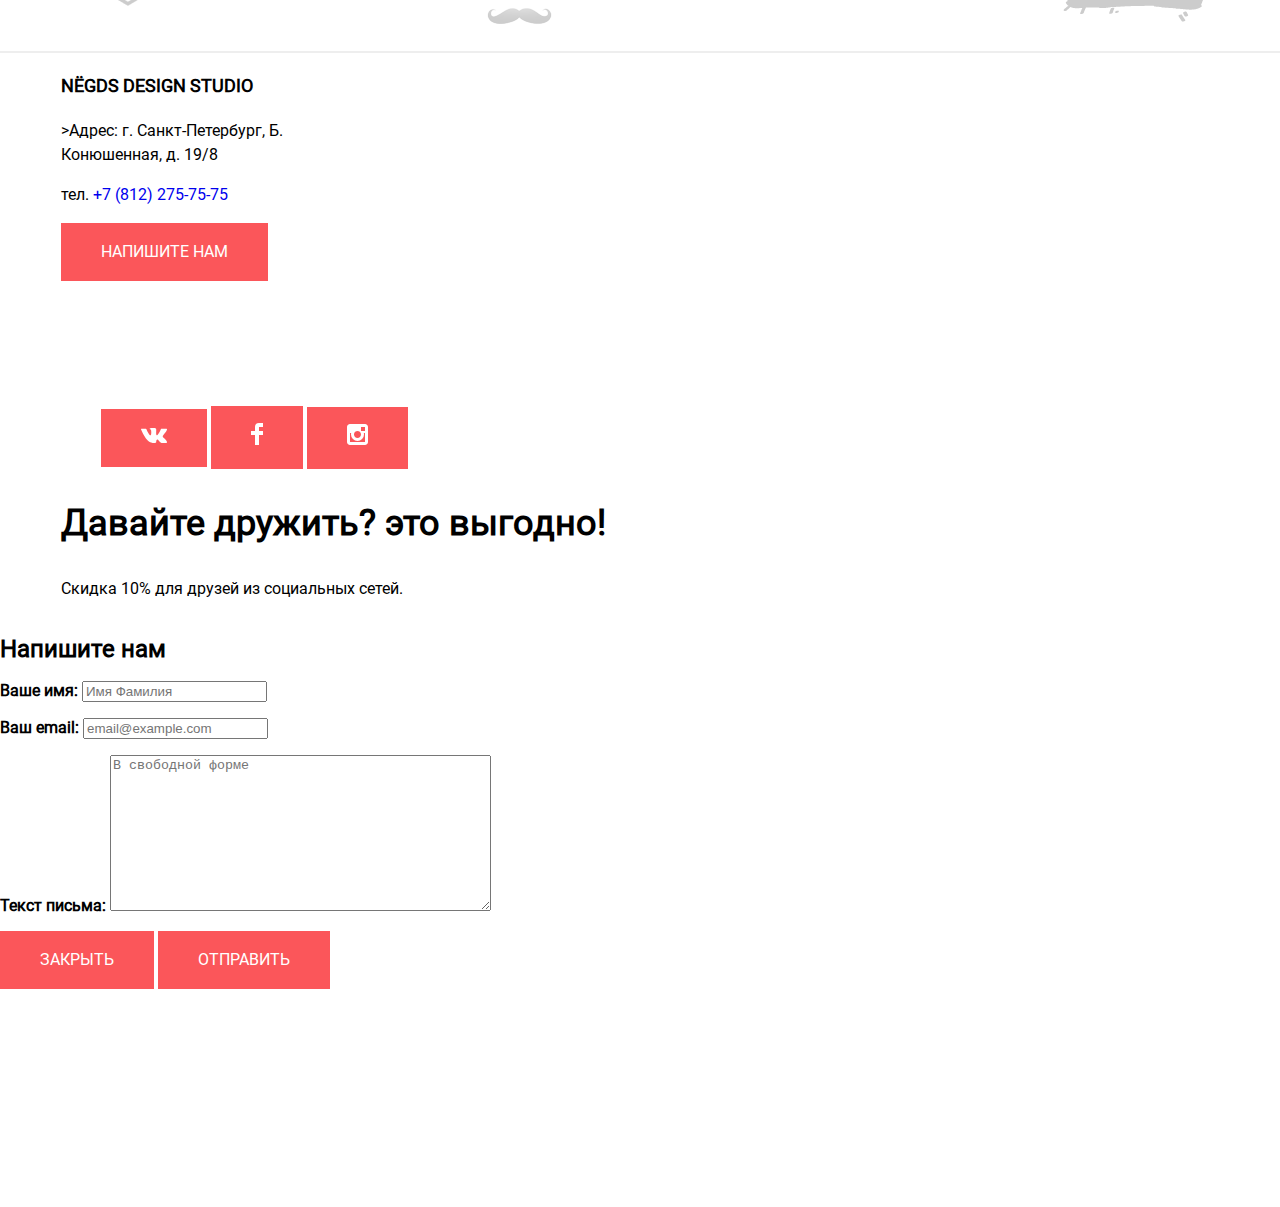
==== commit 69f326d6: "Исправила ошибки" ====
--- a/index.html
+++ b/index.html
@@ -9,68 +9,79 @@
   </head>
   <body class="page-body">
     <header class="header">
+      <div class="container">
       <nav class="navigation">
         <a class="header-logo">
           <img src="img/nerds-logo.svg" width="160" height="65" alt="Логотип Nerds">
         </a>
-      <div class="main-navigation-wrapper">
-        <ul class="site-navigation">
-          <li><a href="#">Студия</a></li>
-          <li><a href="#">Клиенты</a></li>
-          <li><a href="Catalog.html">Магазин</a></li>
-          <li><a href="#">Контакты</a></li>
-        </ul>
+          <ul class="site-navigation">
+            <li><a href="#">Студия</a></li>
+            <li><a href="#">Клиенты</a></li>
+            <li><a href="Catalog.html">Магазин</a></li>
+            <li><a href="#">Контакты</a></li>
+          </ul>
         <a href="#" class="basket-link">
         <svg xmlns="http://www.w3.org/2000/svg" width="15" height="15" viewBox="0 0 15 15"><circle fill="#a6a6a6" cx="4.5" cy="13.5" r="1.5"/><circle fill="#a6a6a6" cx="12.5" cy="13.5" r="1.5"/><path fill="#a6a6a6" d="M15 2H4.07l-.422-2H0v2h2.031l1.985 9H15V9H9.441L15 6.951z"/>
         </svg>Корзина
         </a>
       </nav>
-    </div>
+      </div>
     </header>
-    <main class="container">
+    <main>
       <h1 class="visually-hidden">Студия Nerds</h1>
-      <div class="main-page">
       <section class="main">
-        <h2 class="visually-hidden"> Главная</h2>
-        <p class="slogan">Дорого, долго,<br> скурпулёзно.</p>
-        <p class="motto">Математически выверенный дизайн <br>для вашего сайта или мобильного приложения.</p>
+        <div class="container">
+         <h2 class="visually-hidden"> Главная</h2>
+         <p class="slogan">Дорого, долго,<br> скрупулёзно.</p>
+         <p class="motto">Математически выверенный дизайн <br>для вашего сайта или мобильного приложения.</p>
         <a href="#" class="button button-know-more">Узнать больше</a>
+        </div>
       </section>
-    </div>
       <section class="products">
+        <div class="container">
         <h2 class="visually-hidden">Продукты</h2>
           <ul class="product-ul">
             <li class="product-item">
+              <div class="product-item-img">
                <img src="img/illustration-1.jpg" width="300" height="146" alt="Веб-дизайны">
+              </div>
                <h3>Веб-сайты</h3>
                <p>Мир никогда не будет прежним<br> после того как увидит ваш сайт!</p>
                <a href="#" class="button button-one ">Заказать</a>
             </li>
             <li class="product-item">
+              <div class="product-item-img">
                <img src="img/illustration-2.jpg" width="300" height="146" alt="Приложения">
+              </div>
                <h3>Приложения</h3>
                <p>Покорите топ-10 приложений в AppStore и Google Play</p>
                <a href="#" class="button button-two">Заказать</a>
              </li>
              <li class="product-item">
+              <div class="product-item-img">
                <img src="img/illustration-3.jpg" width="300" height="146" alt="Презентация">
+               </div>
                <h3>Презентации</h3>
                <p>Вы даже не подозреваете, <br>насколько вы изумительны!</p>
                <a href="#" class="button button-three">Заказать</a>
              </li>
           </ul>
-          </section>
-          <div class="about-company-columns">
+        </div>
+        </section>
           <section class="about-company">
+            <div class="container">
+            <div class="about-company-columns">
             <h2 class="visually-hidden">О студии</h2>
             <p class="caption">Мы — маленькая, но гордая<br>дизайн-студия из Краснодара.</p>
-            <p>Исповедуем принципы минимализма и чистоты. Ставим математический расчет превыше креатива. Работаем не покладая рук, как роботы.</p>
+            <p>Исповедуем принципы минимализма и чистоты. Ставим математический расчет<br> превыше креатива. Работаем не покладая рук, как роботы.</p>
             <p class="text">Выполняем заказы на разработку:</p>
             <ul class="features">
                <li class="features-item">Веб-сайтов любой сложности</li>
                <li class="features-item">Мобильных приложений для iOS и Android</li>
                <li class="features-item">Слайдшоу и видео для корпоративных презентаций</li>
               </ul>
+            </div>
+            <div class="about-company-columns">
            <img src="img/nerds-illustration.png" width="360" height="208" alt="Логотип Nerds" class="nerds-illustration">
            <p class="text">с 2004 года Любим точность во всем:</p>
               <ul class="benefits">
@@ -78,9 +89,11 @@
                <li class="benefit-item">100 <span class="percant">%</span> <span class="benefit-text">Соблюдение <span>сроков </span></li>
                <li class="benefit-item">50 <span class="percant">%</span> <span class="benefit-text">Минимальная <span>предоплата </span></li>
               </ul>
+            </div>
+            </div>
           </section>
-        </div>
           <section class="about-customers">
+          <div class="container">
             <h2 class="visually-hidden">С кем работали</h2>
               <ul class="customers">
                 <li class="customer-item">
@@ -104,9 +117,11 @@
                   </a>
                 </li>
               </ul>
-          </section>
+           </div>
+           </section>
     </main>
     <footer class="page-footer">
+      <div class="container">
       <section class="contacts">
         <h2 class="visually-hidden">Как нас найти</h2>
         <div class="contact-with-us">
@@ -142,6 +157,7 @@
           <p class="text-welcome">Давайте дружить? это выгодно!</p>
           <p>Скидка 10% для друзей из социальных сетей.</p>
       </section>
+      </div>
     </footer>
     <section class="modal">
       <h2 class="modal-title">Напишите нам</h2>
--- a/css/style.css
+++ b/css/style.css
@@ -25,8 +25,13 @@
     src: url("../fonts/Roboto.woff2") format("woff2");
     font-display: swap; }
 
+*,
+*::before,
+*::after { box-sizing: border-box; 
+}
+
 body {
-  min-width: 1187px;
+  min-width: 1200px;
   margin: 0;
   padding: 0;
   font-family: "Roboto", Arial, sans-serif;
@@ -63,6 +68,7 @@
   line-height: 30px;
   color: var(--basic-black);
   background-color: transparent;
+  align-content:  center;
   display: flex;
   justify-content: space-between;
 }
@@ -110,18 +116,17 @@
   font-weight: 500; 
   font-size: 55px;
   line-height: 55px;
-  margin-left: 140px;
-  padding-top: 17px;
-  margin-bottom: 25px;
 } 
 
 .motto{
-  margin-left: 140px;
+  padding-bottom: 38px;
 }
 
 .header{
-  outline-offset: -5px;
   background-color: var(--basic-gray);
+  padding-top: 20px;
+  padding-bottom: 20px;
+
 }
 
 .main-page{
@@ -130,6 +135,65 @@
 }
 
 .button-know-more{
+  background-color: var(--basic-red);
+  border: none;
+  width: 240px;
+}
+
+.button-know-more:hover,
+.button-know-more:focus{
+  background-color: var(--basic-more-red);
+}
+.button-know-more:active {
+  background-color: var(--basic-max-red);
+  color: var(--basic-gray);
+}
+
+.products {
+  list-style: none;
+  background-color: var(--basic-white) ;
+  margin-bottom: 80px;
+}
+
+.product-ul{
+  display: flex;
+  justify-content: space-between;
+  list-style: none;
+  margin: 0px;
+  padding:0px;
+}
+  
+.product-item {
+  text-align: left;
+  width: 300px;
+}
+
+.product-item-img{
+  margin-bottom: 25px;
+}
+
+.product-item h3{
+  margin: 0px;
+  padding:0px;
+  text-transform: uppercase;
+}
+
+.product-item p{
+  margin: 0px;
+  padding:0px;
+  padding-bottom: 32px;
+  padding-top: 16px;
+
+}
+
+.product-item-img{
+  height: 146px;
+  width: 300px;
+}
+
+.button{
+  padding: 17px 40px;
+  box-sizing: border-box;
   font: inherit;
   text-align: center;
   color: var(--basic-white);
@@ -137,55 +201,11 @@
   text-transform: uppercase;
   background-color: var(--basic-red);
   border: none;
-  width: 240px;
-  height: 50px;
-  padding:17px 54px;
-  margin-left: 140px;
-  margin-top: 38px;
-}
-
-.button-know-more:hover,
-.button-know-more:focus{
-  background-color: var(--basic-more-red);
-}
-.button-know-more:active {
-  background-color: var(--basic-max-red);
-  color: var(--basic-gray);
-}
-
-.products {
-  list-style: none;
-  background-color: var(--basic-white) ;
-}
-
-.product-ul{
-  display: flex;
-  justify-content: space-between;
-  list-style: none;
-}
-  
-.product-item {
-  text-align: left;
-  margin-left: 100px;
-  width: 300px;
-}
-
-.product-item h3{
-  text-transform: uppercase;
-}
-
-.button{
-  padding: 17px 40px;
+  display: inline-block;
 }
 
 .button-one{
-  font: inherit;
-  text-align: center;
-  color: var(--basic-white);
-  vertical-align: middle;
-  text-transform: uppercase;
   background-color: var(--basic-red);
-  border: none;
 }
 
 .button-one:hover,
@@ -199,13 +219,7 @@
 }
  
 .button-two{
-  font: inherit;
-  text-align: center;
-  color: var(--basic-white);
-  vertical-align: middle;
-  text-transform: uppercase;
   background-color: var(--basic-green);
-  border: none;
 }
 
 .button-two:hover,
@@ -219,13 +233,7 @@
 }
 
 .button-three{
-  font: inherit;
-  text-align: center;
-  color: var(--basic-white);
-  vertical-align: middle;
-  text-transform: uppercase;
   background-color: var(--basic-yellow);
-  border: none;
 }
 
 .button-three:hover,
@@ -251,15 +259,19 @@
   font-weight: 500;
   font-size: 45px;
   line-height: 45px;
-}
-.about-company-columns{
-   display: flex;
-   justify-content: space-between;
-}
-
-.about-company{
-    border-top: solid 2px var(--basic-gray) ;
+  margin: 0px;
+  margin-top: 73px;
+  padding:0px
+}
+
+.about-company .container{
     background-color: var(--basic-white);
+    display: flex;
+    justify-content: space-between;
+}
+
+.about-company .container{
+  border-top: solid 2px var(--basic-gray) ;
 }
 
  .text{
@@ -309,6 +321,8 @@
   border-top: solid 2px var(--basic-gray) ;
   border-bottom:solid 2px var(--basic-gray) ;
   background-color: var(--basic-white);
+  margin: 0;
+  padding:0;
 }
 
 .customers{
@@ -324,13 +338,7 @@
 }
 
 .button-type{
-  font: inherit;
-  text-align: center;
-  color: var(--basic-white);
-  vertical-align: middle;
-  text-transform: uppercase;
   background-color: var(--basic-red);
-  border: none;
   }
 .button-type:hover,
 .button-type:focus{
@@ -354,24 +362,18 @@
   line-height: 30px;
 }
 
-.header-logo {
-  width: 160px;
-  height: 49px;
-  margin-left: 140px;
-  margin-top: 49px;
+.header-logo img {
+  height: auto;
+  width: 100%;
+  display:block;
 }
 
 .container {
   margin: 0 auto;
-  padding: 0 10px;
-}
-
-.main-navigation-wrapper {
-  display: flex;
-  justify-content: space-between;
-  height: 120px;
-  margin-top:75px;
-}
+  padding: 0 21px;
+  max-width: 1200px;
+}
+
 
 .main{
   background-color: var(--basic-gray);
@@ -384,8 +386,12 @@
 .site-navigation{
   display: flex;
   justify-content: space-between; 
-  margin-left: auto;
-  margin-right: auto;
+  margin:0;
+  padding:0;
+}
+
+.site-navigation:first-child{
+  margin-left: 0px;
 }
 
 .text-welcome{
@@ -429,13 +435,7 @@
 }
 
 .button-send{
-  font: inherit;
-  text-align: center;
-  color: var(--basic-white);
-  vertical-align: middle;
-  text-transform: uppercase;
   background-color: var(--basic-red);
-  border: none;
 }
 
 .button-send:hover,
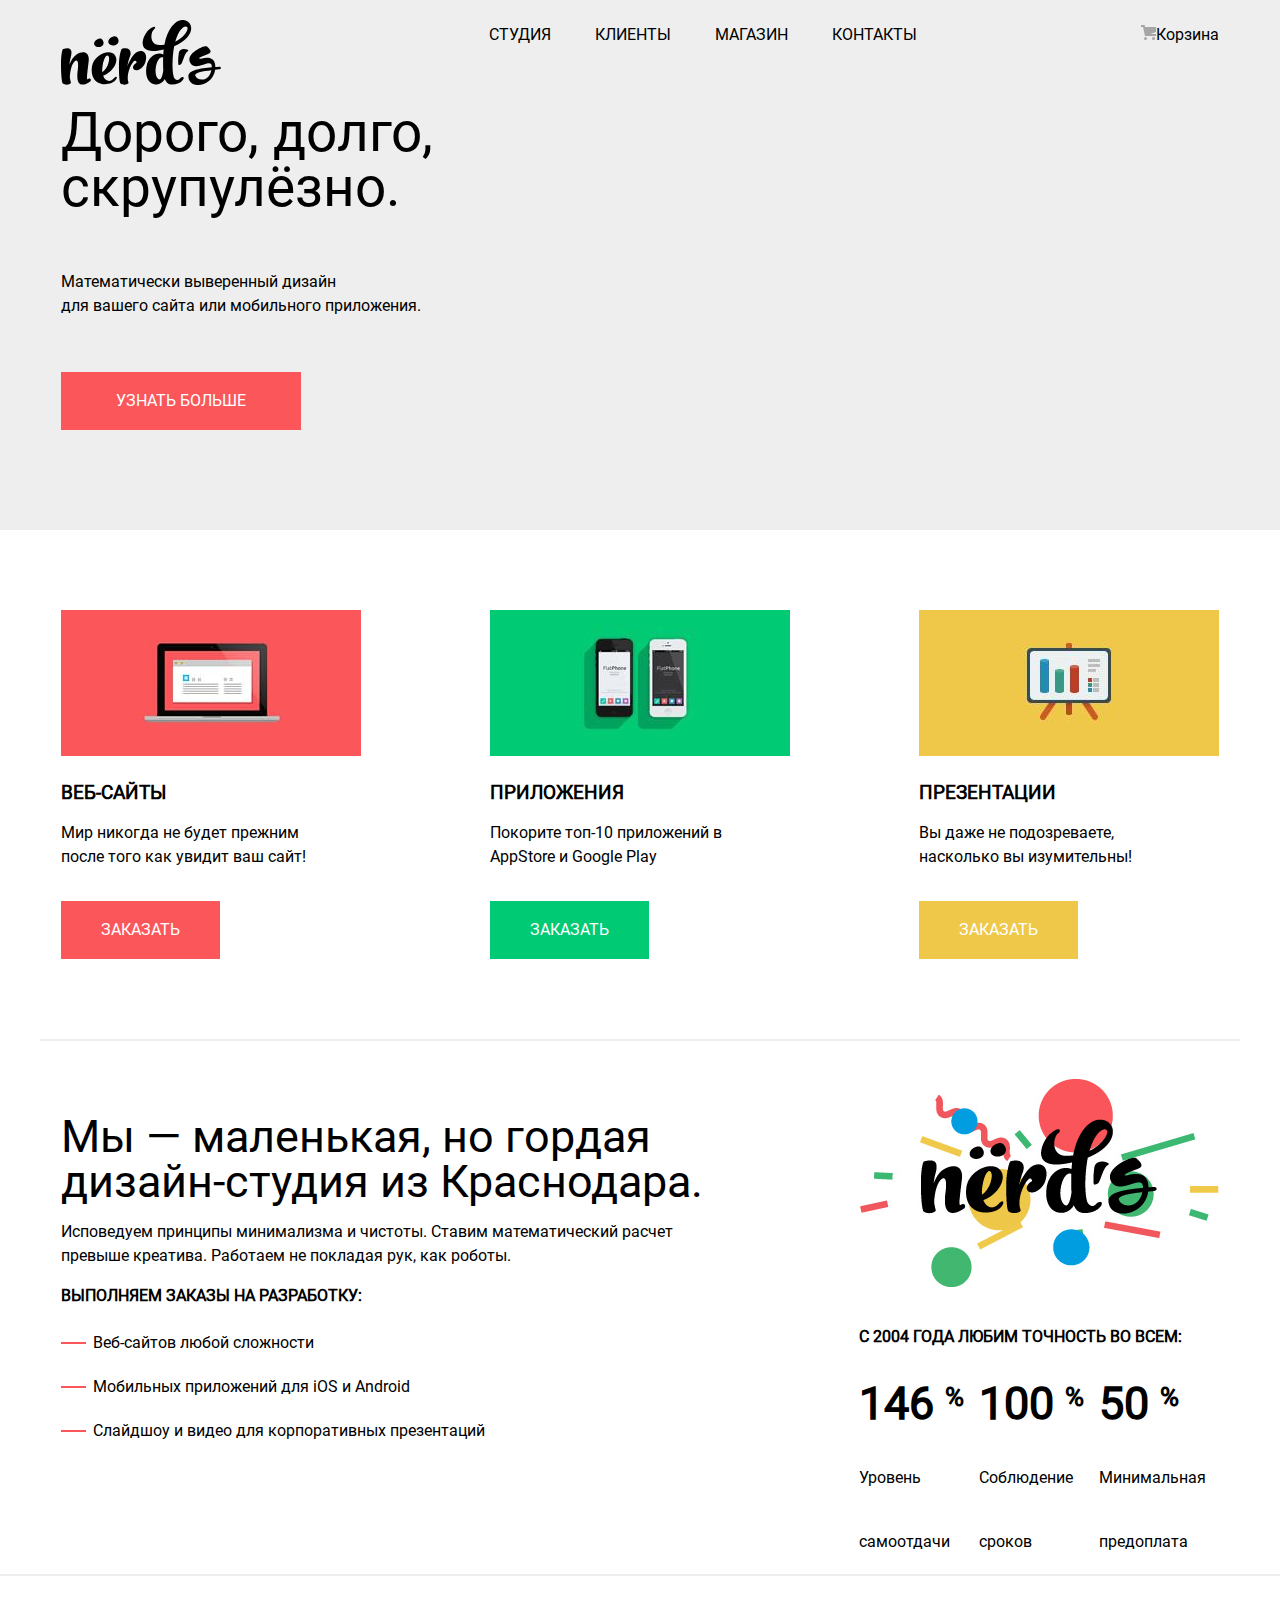
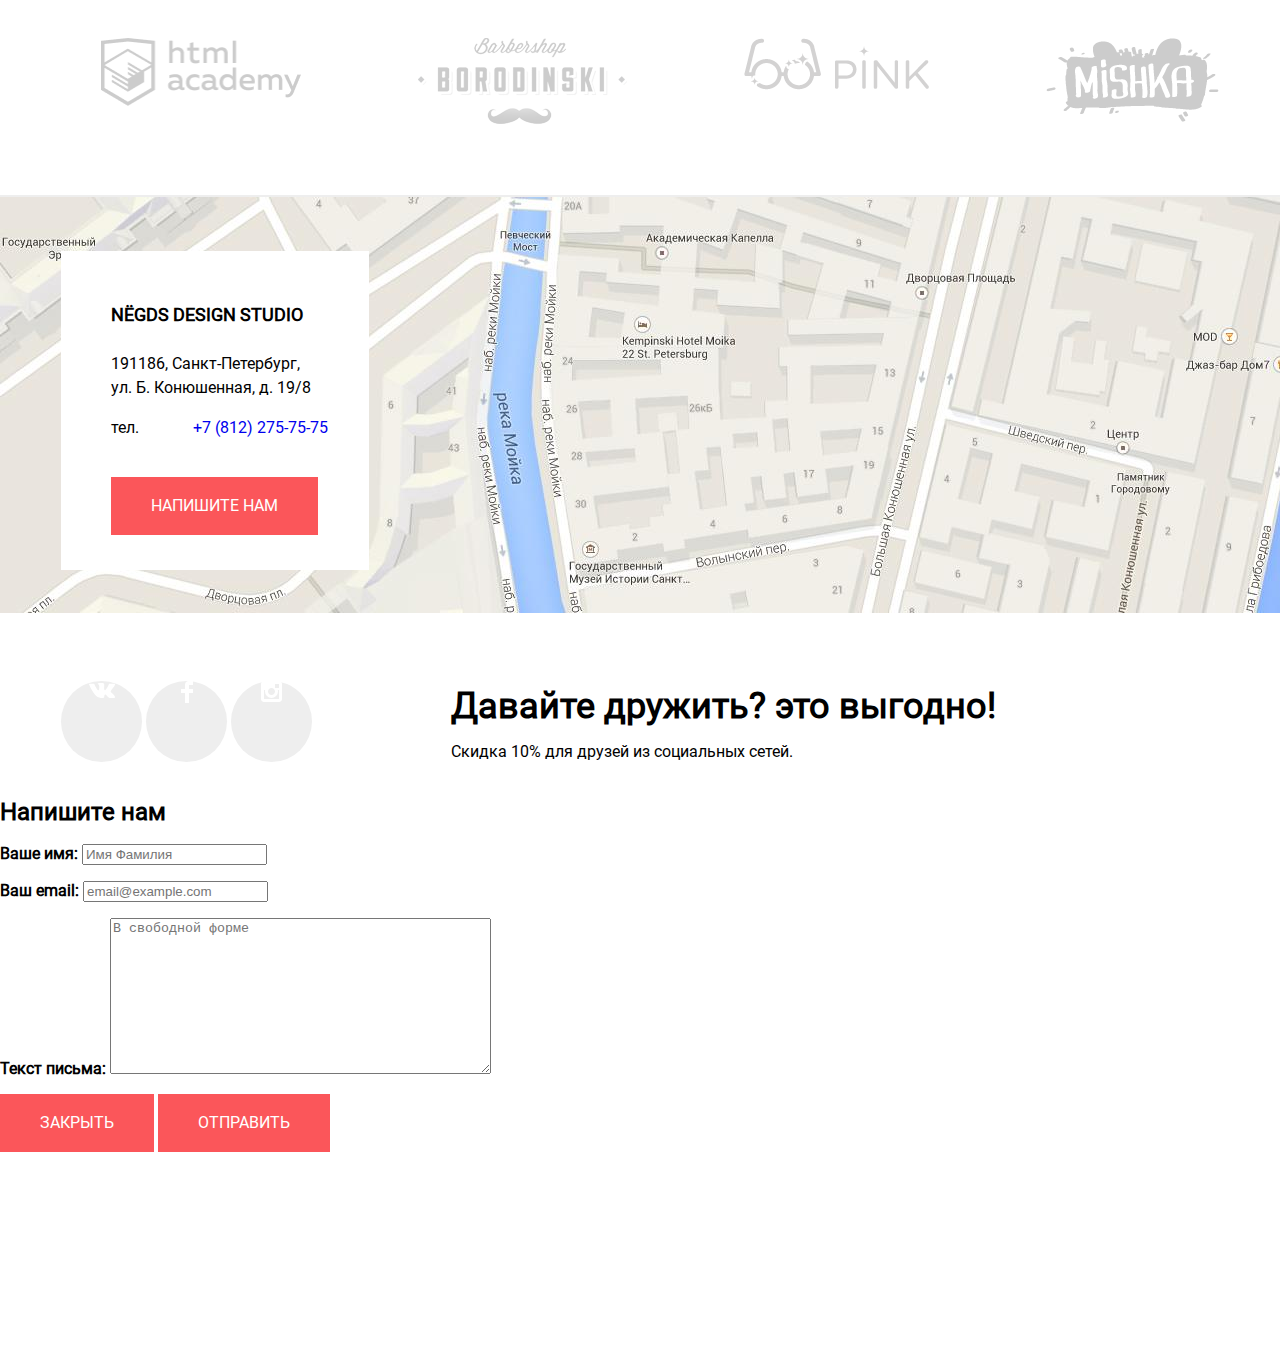
==== commit 3e9d2846: "Добавила стилизацию футера" ====
--- a/index.html
+++ b/index.html
@@ -81,13 +81,15 @@
                <li class="features-item">Слайдшоу и видео для корпоративных презентаций</li>
               </ul>
             </div>
-            <div class="about-company-columns">
-           <img src="img/nerds-illustration.png" width="360" height="208" alt="Логотип Nerds" class="nerds-illustration">
-           <p class="text">с 2004 года Любим точность во всем:</p>
+            <div class="about-company-columns number-information">
+            <div class="about-company-img">
+            <img src="img/nerds-illustration.png" width="360" height="208" alt="Логотип Nerds" class="nerds-illustration">
+            </div>
+            <p class="text">с 2004 года Любим точность во всем:</p>
               <ul class="benefits">
-               <li class="benefit-item">146 <span class="percant">%</span> <span class="benefit-text">Уровень<span>самоотдачи </span></li>
-               <li class="benefit-item">100 <span class="percant">%</span> <span class="benefit-text">Соблюдение <span>сроков </span></li>
-               <li class="benefit-item">50 <span class="percant">%</span> <span class="benefit-text">Минимальная <span>предоплата </span></li>
+               <li class="benefit-item">146 <span class="percant">%</span> <span class="benefit-text">Уровень<br>самоотдачи</li>
+               <li class="benefit-item">100 <span class="percant">%</span> <span class="benefit-text">Соблюдение <br>сроков</li>
+               <li class="benefit-item">50 <span class="percant">%</span> <span class="benefit-text">Минимальная <br>предоплата</li>
               </ul>
             </div>
             </div>
@@ -121,20 +123,23 @@
            </section>
     </main>
     <footer class="page-footer">
+      <section class="contacts">
       <div class="container">
-      <section class="contacts">
         <h2 class="visually-hidden">Как нас найти</h2>
         <div class="contact-with-us">
           <p class="text-logo">nёgds design studio</p>
-          <p>>Адрес: г. Санкт-Петербург, Б. Конюшенная, д. 19/8</p>
+          <p>191186, Санкт-Петербург,<br>ул. Б. Конюшенная, д. 19/8</p>
           <p>тел. <a href="tel:+18506484200">+7 (812) 275-75-75</a></p>
           <a href="#" class="button button-type">Напишите нам</a>
           </p>
         </div>
+       </div>
       </section>
       <section class="footer-social">
+        <div class="container">
+          <div class="footer-element">
           <h2 class="visually-hidden">Социальные сети</h2>
-          <ul class="footer-social">
+          <ul>
             <li class="button social-button">
                <a href="#">
                <span class="visually-hidden">Вконтакте</span>
@@ -154,10 +159,13 @@
                </a>
             </li>
           </ul>
+        </div>
+          <div class="footer-element welcome">
           <p class="text-welcome">Давайте дружить? это выгодно!</p>
           <p>Скидка 10% для друзей из социальных сетей.</p>
+          </div>
+        </div>
       </section>
-      </div>
     </footer>
     <section class="modal">
       <h2 class="modal-title">Напишите нам</h2>
--- a/css/style.css
+++ b/css/style.css
@@ -74,7 +74,25 @@
 }
 
 .features {
-  margin-bottom: 80px;
+  list-style: none;
+  margin: 0;
+  padding:0;
+}
+
+.features-item{
+  position: relative;
+  padding-left: 32px;
+  margin-bottom: 20px;
+}
+
+.features-item::after{
+  content:"";
+  position: absolute;
+  left:0px;
+  top:11px;
+  width: 25px;
+  height: 2px;
+  background:var(--basic-red);
 }
 
 .site-navigation {
@@ -98,17 +116,17 @@
 }
 
 .basket-link{
-  color:var(--basic-black)
+  color:var(--basic-black);
 }
   
 .site-navigation a:hover,
-.basket-link a:hover, {
-  background-color: var(--basic-red);
+.basket-link:hover {
+  color: var(--basic-red);
 }
 
 .site-navigation a:focus,
-.basket-link a:focus {
-  background-color: var(--basic-gray-light);
+.basket-link:focus {
+  color: var(--basic-gray-light);
 }
 
 .slogan{
@@ -238,7 +256,7 @@
 
 .button-three:hover,
 .button-three:focus{
-    background-color: var(--basic-more-green);
+    background-color: var(--basic-more-yellow);
 }
 
 .button-three:active {
@@ -274,28 +292,42 @@
   border-top: solid 2px var(--basic-gray) ;
 }
 
+.about-company-img{
+  width: 360px;
+  height: 208px;
+  margin-top: 38px;
+  margin-bottom: 38px;
+}
+
  .text{
     font-family: "Roboto";
     font-weight: 700;
     font-size: 16px;
     line-height: 24px;
+    text-transform: uppercase;
+    margin-bottom: 23px;
+    align-items: center;
 }
 
  .features{
-  list-style-image: url("");
-}
-
-.features-list {
+  margin: 0;
+  padding: 0;
+}
+
+.features-item p {
+  margin: 0 10px;
+}
+
+.number-information{
+  width: 360px;
+}
+
+.benefits{
+  list-style: none;
   display: grid;
   grid-template-columns: 1fr 1fr 1fr;
-  margin: 0;
-  padding: 0;
-  list-style: none;
-  column-gap: 100px;
-}
-
-.features-item p {
-  margin: 0 10px;
+  padding:0px;
+  margin:0px;
 }
 
 .benefit-item{
@@ -303,20 +335,27 @@
   font-weight: 700;
   font-size: 45px;
   line-height: 64px;
-}
-
-.percent{
+  margin-bottom: 10px;
+}
+
+.percant{
   font-family: "Roboto";
   font-weight: 700;
   font-size: 26px;
   line-height: 40px;
+  vertical-align: text-top;
 }
 
 .benefit-text{
   font-family: "Roboto";
   font-size: 16px;
   line-height: 18px;
-}
+  font-weight: normal;
+  margin: 0;
+  padding:0;
+  height: 37px;
+}
+
 .about-customers{
   border-top: solid 2px var(--basic-gray) ;
   border-bottom:solid 2px var(--basic-gray) ;
@@ -329,17 +368,37 @@
   list-style: none;
   display: flex;
   justify-content: space-between;
-}
+  padding-top:46px;
+  padding-bottom: 44px;
+}
+
+.customer-item:hover,
+.customer-item:focus{
+  background-image: ;
+  }
 
 .contact-with-us{
   height: 319px;
   width: 308px;
   background-color: var(--basic-white);
+  text-align: justify;
+  z-index: 1;
+}
+
+.contact-with-us p{
+  margin-left: 50px;
+}
+
+.contact-with-us a{
+  margin-left: 50px;
+  text-decoration: none;
 }
 
 .button-type{
   background-color: var(--basic-red);
-  }
+  margin-top: 21px;
+}
+
 .button-type:hover,
 .button-type:focus{
   background-color: var(--basic-more-red);
@@ -351,7 +410,11 @@
  }
  
 .contacts{
-  background-image: "img/map.jpg";
+  background: url("../img/map.jpg");
+  width: 100%;
+  height: 416px;
+  padding-top:54px;
+  z-index: 0;
 }
 
 .text-logo{
@@ -360,6 +423,10 @@
   font-weight: 700;
   font-size: 18px;
   line-height: 30px;
+  margin: 0;
+  margin-bottom: 22px;
+  padding:0;
+  padding-top:49px;
 }
 
 .header-logo img {
@@ -399,6 +466,22 @@
   font-weight: 700;
   font-size: 36px;
   line-height: 36px;
+  padding:0px;
+  margin:0px;
+}
+
+.social-button{
+  border-radius: 50px;
+  background-color: var(--basic-gray);
+  width: 81px;
+  height: 81px;
+  margin-top: 68px;
+  padding:0;
+}
+
+.social-button a{
+  height: 81px;
+  width: 81px;
 }
 
 .modal{
@@ -416,6 +499,18 @@
 
 .footer-social ul {
   list-style: none;
+  padding:0;
+  margin:0;
+}
+
+.footer-social .container{
+  display: flex;
+  justify-content: flex-start;
+}
+
+.welcome{
+  margin-left: 139px;
+  margin-top: 75px;
 }
 
 .footer-social a:hover,
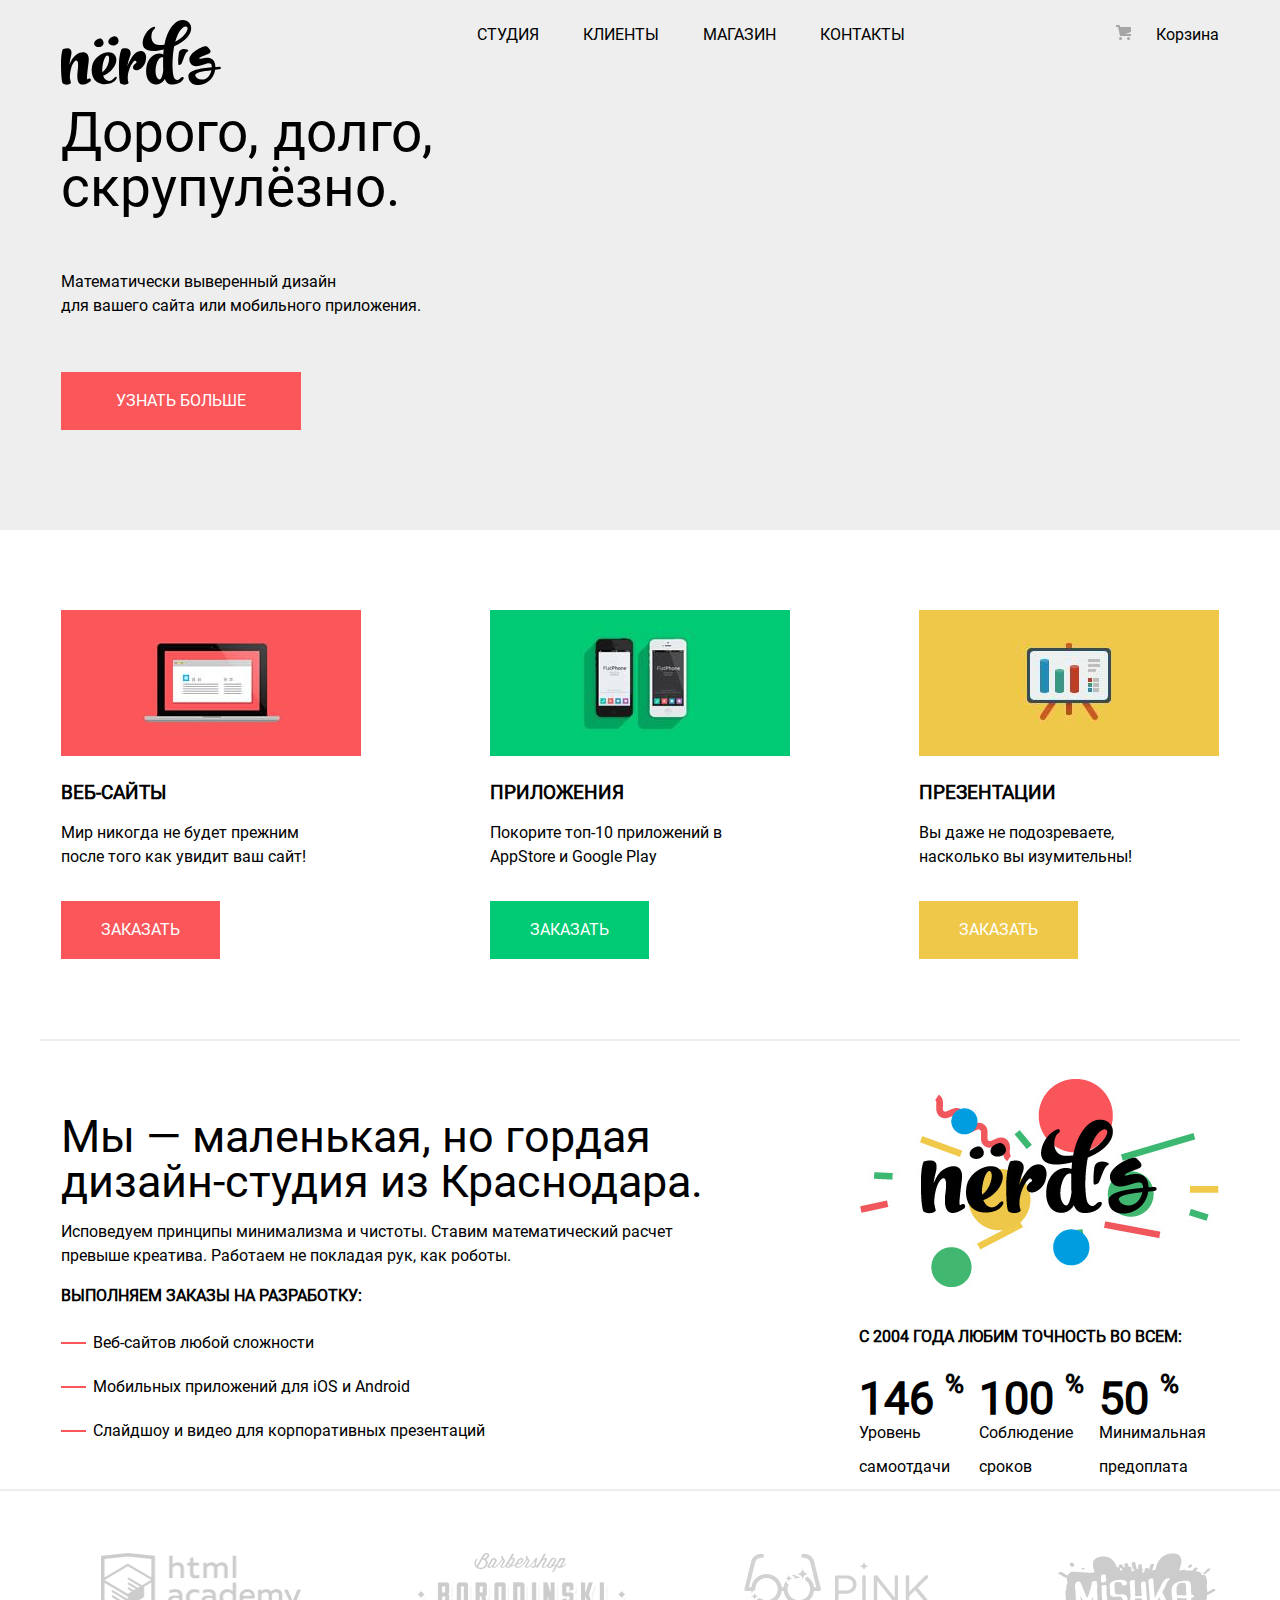
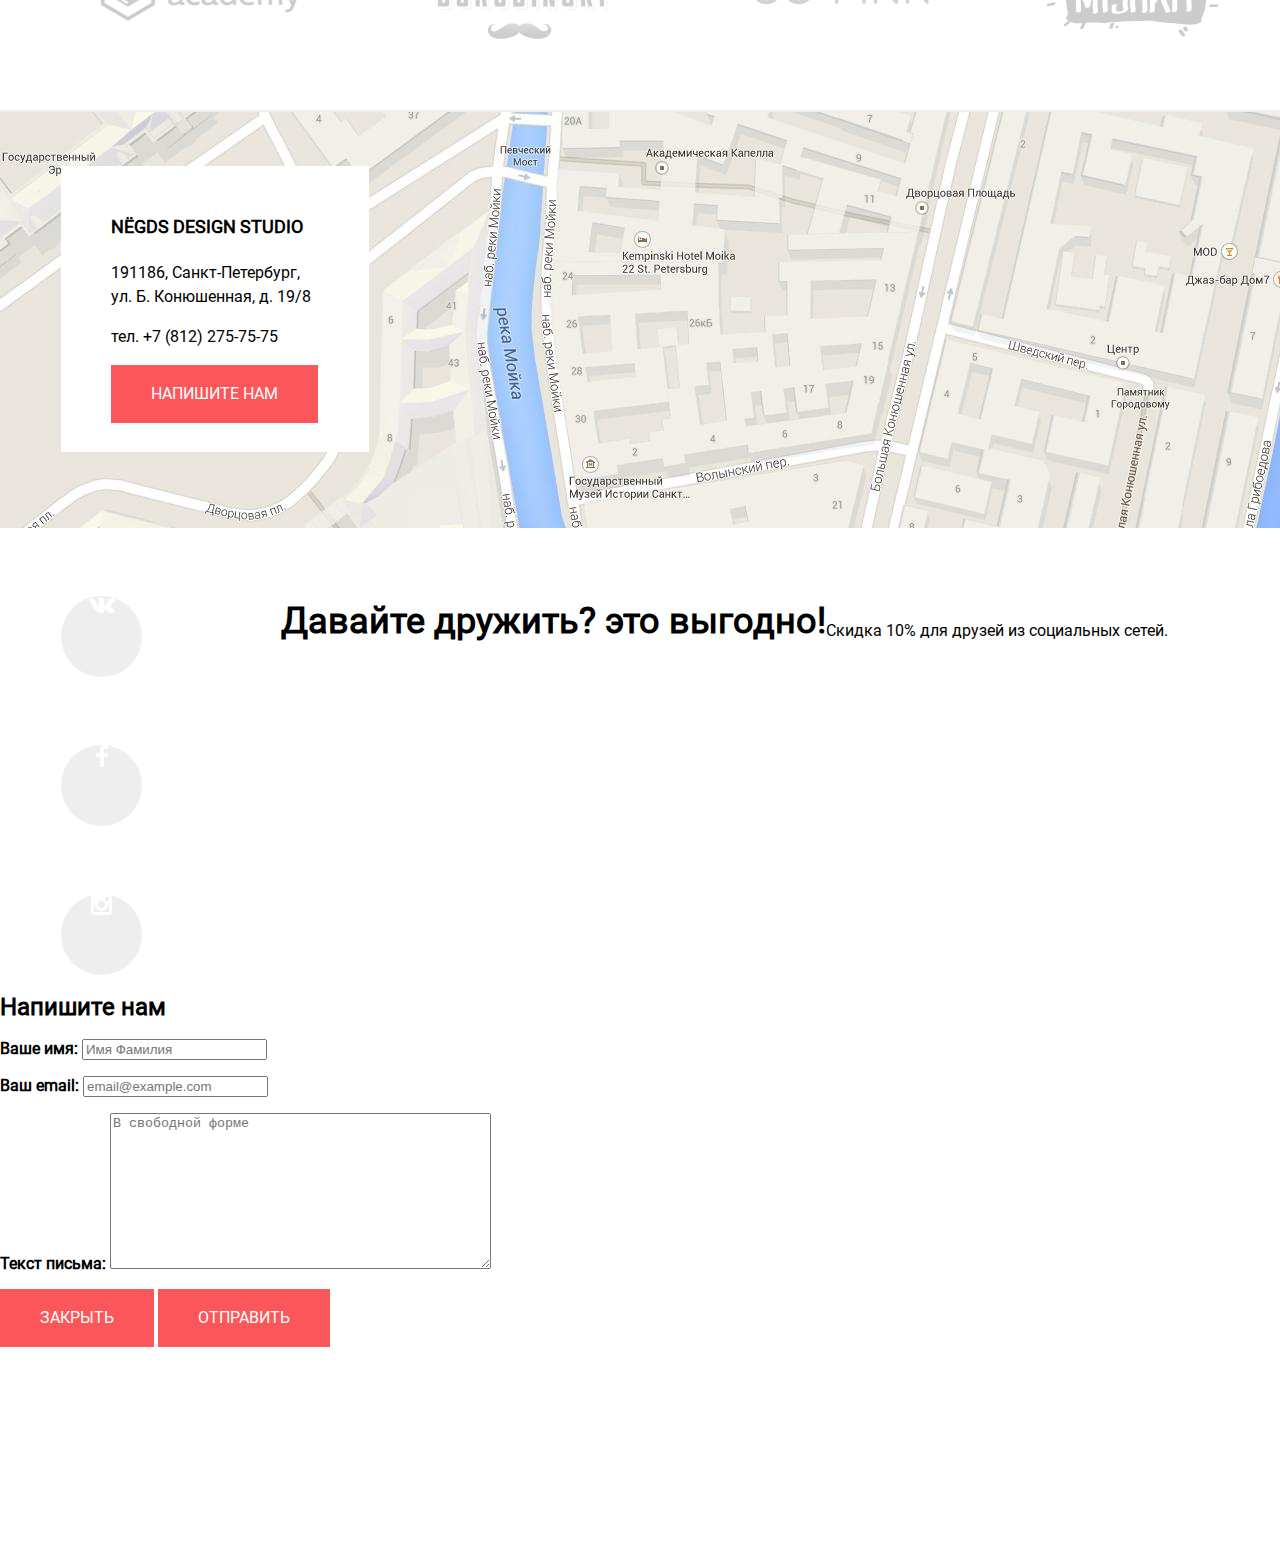
==== commit 30d97518: "внесла правки" ====
--- a/index.html
+++ b/index.html
@@ -10,160 +10,159 @@
   <body class="page-body">
     <header class="header">
       <div class="container">
-      <nav class="navigation">
-        <a class="header-logo">
+        <nav class="navigation">
+          <a class="header-logo">
           <img src="img/nerds-logo.svg" width="160" height="65" alt="Логотип Nerds">
-        </a>
+          </a>
           <ul class="site-navigation">
             <li><a href="#">Студия</a></li>
             <li><a href="#">Клиенты</a></li>
             <li><a href="Catalog.html">Магазин</a></li>
             <li><a href="#">Контакты</a></li>
           </ul>
-        <a href="#" class="basket-link">
-        <svg xmlns="http://www.w3.org/2000/svg" width="15" height="15" viewBox="0 0 15 15"><circle fill="#a6a6a6" cx="4.5" cy="13.5" r="1.5"/><circle fill="#a6a6a6" cx="12.5" cy="13.5" r="1.5"/><path fill="#a6a6a6" d="M15 2H4.07l-.422-2H0v2h2.031l1.985 9H15V9H9.441L15 6.951z"/>
-        </svg>Корзина
-        </a>
-      </nav>
+          <a href="#" class="basket-link">
+            <svg xmlns="http://www.w3.org/2000/svg" width="15" height="15" viewBox="0 0 15 15"><circle fill="#a6a6a6" cx="4.5" cy="13.5" r="1.5"/><circle fill="#a6a6a6" cx="12.5" cy="13.5" r="1.5"/><path fill="#a6a6a6" d="M15 2H4.07l-.422-2H0v2h2.031l1.985 9H15V9H9.441L15 6.951z"/>
+            </svg>Корзина
+          </a>
+        </nav>
       </div>
     </header>
     <main>
       <h1 class="visually-hidden">Студия Nerds</h1>
       <section class="main">
         <div class="container">
-         <h2 class="visually-hidden"> Главная</h2>
-         <p class="slogan">Дорого, долго,<br> скрупулёзно.</p>
-         <p class="motto">Математически выверенный дизайн <br>для вашего сайта или мобильного приложения.</p>
-        <a href="#" class="button button-know-more">Узнать больше</a>
+          <h2 class="visually-hidden"> Главная</h2>
+          <p class="slogan">Дорого, долго,<br> скрупулёзно.</p>
+          <p class="motto">Математически выверенный дизайн <br>для вашего сайта или мобильного приложения.</p>
+          <a href="#" class="button button-know-more">Узнать больше</a>
         </div>
       </section>
       <section class="products">
         <div class="container">
         <h2 class="visually-hidden">Продукты</h2>
-          <ul class="product-ul">
-            <li class="product-item">
-              <div class="product-item-img">
-               <img src="img/illustration-1.jpg" width="300" height="146" alt="Веб-дизайны">
-              </div>
-               <h3>Веб-сайты</h3>
-               <p>Мир никогда не будет прежним<br> после того как увидит ваш сайт!</p>
-               <a href="#" class="button button-one ">Заказать</a>
-            </li>
-            <li class="product-item">
-              <div class="product-item-img">
+        <ul class="product-ul">
+          <li class="product-item">
+            <div class="product-item-img">
+              <img src="img/illustration-1.jpg" width="300" height="146" alt="Веб-дизайны">
+            </div>
+            <h3>Веб-сайты</h3>
+            <p>Мир никогда не будет прежним<br> после того как увидит ваш сайт!</p>
+            <a href="#" class="button button-one ">Заказать</a>
+          </li>
+          <li class="product-item">
+             <div class="product-item-img">
                <img src="img/illustration-2.jpg" width="300" height="146" alt="Приложения">
-              </div>
-               <h3>Приложения</h3>
+             </div>
+             <h3>Приложения</h3>
                <p>Покорите топ-10 приложений в AppStore и Google Play</p>
                <a href="#" class="button button-two">Заказать</a>
-             </li>
-             <li class="product-item">
-              <div class="product-item-img">
-               <img src="img/illustration-3.jpg" width="300" height="146" alt="Презентация">
-               </div>
-               <h3>Презентации</h3>
-               <p>Вы даже не подозреваете, <br>насколько вы изумительны!</p>
-               <a href="#" class="button button-three">Заказать</a>
-             </li>
-          </ul>
+          </li>
+          <li class="product-item">
+            <div class="product-item-img">
+              <img src="img/illustration-3.jpg" width="300" height="146" alt="Презентация">
+            </div>
+              <h3>Презентации</h3>
+                 <p>Вы даже не подозреваете, <br>насколько вы изумительны!</p>
+                 <a href="#" class="button button-three">Заказать</a>
+          </li>
+        </ul>
         </div>
-        </section>
-          <section class="about-company">
-            <div class="container">
-            <div class="about-company-columns">
+      </section>
+      <section class="about-company">
+        <div class="container">
+          <div class="about-company-columns">
             <h2 class="visually-hidden">О студии</h2>
             <p class="caption">Мы — маленькая, но гордая<br>дизайн-студия из Краснодара.</p>
             <p>Исповедуем принципы минимализма и чистоты. Ставим математический расчет<br> превыше креатива. Работаем не покладая рук, как роботы.</p>
             <p class="text">Выполняем заказы на разработку:</p>
-            <ul class="features">
+            <ul class="features" >
                <li class="features-item">Веб-сайтов любой сложности</li>
                <li class="features-item">Мобильных приложений для iOS и Android</li>
                <li class="features-item">Слайдшоу и видео для корпоративных презентаций</li>
-              </ul>
-            </div>
-            <div class="about-company-columns number-information">
-            <div class="about-company-img">
-            <img src="img/nerds-illustration.png" width="360" height="208" alt="Логотип Nerds" class="nerds-illustration">
-            </div>
-            <p class="text">с 2004 года Любим точность во всем:</p>
-              <ul class="benefits">
-               <li class="benefit-item">146 <span class="percant">%</span> <span class="benefit-text">Уровень<br>самоотдачи</li>
-               <li class="benefit-item">100 <span class="percant">%</span> <span class="benefit-text">Соблюдение <br>сроков</li>
-               <li class="benefit-item">50 <span class="percant">%</span> <span class="benefit-text">Минимальная <br>предоплата</li>
-              </ul>
-            </div>
-            </div>
-          </section>
-          <section class="about-customers">
-          <div class="container">
-            <h2 class="visually-hidden">С кем работали</h2>
-              <ul class="customers">
-                <li class="customer-item">
-                  <a href="https://htmlacademy.ru/intensive/htmlcss"> <p class="visually-hidden">HTML Academy</p>
-                  <img src="img/academy-logo.png" width="200" height="68" alt="Логотип htmlacademy">
-                  </a>
-                </li>
-                <li class="customer-item">
-                  <a href="#"><p class="visually-hidden">Барбершоп Бородинский"</p>
-                  <img src="img/borodinski-logo.png" width="209" height="90" alt="логотип Бородинский">
-                  </a>
-                </li>
-                <li class="customer-item">
-                  <a href="#"> <p class="visually-hidden">Pink</p>
-                  <img src="img/pink-logo.png" width="185" height="52" alt="Логотип Pink">
-                  </a>
-                </li>
-                <li class="customer-item">
-                  <a href="#"> <p class="visually-hidden">Mishka </p>
-                  <img src="img/mishka-logo.png" width="173" height="84" alt="Логотип Mishka">
-                  </a>
-                </li>
-              </ul>
-           </div>
-           </section>
+            </ul>
+          </div>
+        <div class="about-company-columns number-information">
+        <div class="about-company-img">
+          <img src="img/nerds-illustration.png" width="360" height="208" alt="Логотип Nerds" class="nerds-illustration">
+        </div>
+          <p class="text">с 2004 года Любим точность во всем:</p>
+          <ul class="benefits">
+            <li class="benefit-item">146 <sub class="percant">%</sub> <span class="benefit-text">Уровень<br>самоотдачи</li>
+            <li class="benefit-item">100 <sub class="percant">%</sub> <span class="benefit-text">Соблюдение <br>сроков</li>
+            <li class="benefit-item">50 <sub class="percant">%</sub> <span class="benefit-text">Минимальная <br>предоплата</li>
+          </ul>
+        </div>
+        </div>
+      </section>
+      <section class="about-customers">
+        <div class="container">
+          <h2 class="visually-hidden">С кем работали</h2>
+          <ul class="customers">
+            <li class="customer-item">
+              <a href="https://htmlacademy.ru/intensive/htmlcss"> <p class="visually-hidden">HTML Academy</p>
+                <img src="img/academy-logo.png" width="200" height="68" alt="Логотип htmlacademy">
+              </a>
+            </li>
+            <li class="customer-item">
+              <a href="#"><p class="visually-hidden">Барбершоп Бородинский"</p>
+                <img src="img/borodinski-logo.png" width="209" height="90" alt="логотип Бородинский">
+              </a>
+            </li>
+            <li class="customer-item">
+              <a href="#"> <p class="visually-hidden">Pink</p>
+                <img src="img/pink-logo.png" width="185" height="52" alt="Логотип Pink">
+              </a>
+            </li>
+            <li class="customer-item">
+              <a href="#"> <p class="visually-hidden">Mishka </p>
+                <img src="img/mishka-logo.png" width="173" height="84" alt="Логотип Mishka">
+              </a>
+            </li>
+            </ul>
+        <div>
+      </section>
     </main>
     <footer class="page-footer">
       <section class="contacts">
-      <div class="container">
+        <div class="container">
         <h2 class="visually-hidden">Как нас найти</h2>
-        <div class="contact-with-us">
-          <p class="text-logo">nёgds design studio</p>
-          <p>191186, Санкт-Петербург,<br>ул. Б. Конюшенная, д. 19/8</p>
-          <p>тел. <a href="tel:+18506484200">+7 (812) 275-75-75</a></p>
-          <a href="#" class="button button-type">Напишите нам</a>
-          </p>
-        </div>
-       </div>
+          <div class="contact-with-us">
+            <p class="text-logo">nёgds design studio</p>
+            <p>191186, Санкт-Петербург,<br>ул. Б. Конюшенная, д. 19/8</p>
+            <p>тел. <a href="tel:+18506484200" class="tel">+7 (812) 275-75-75</a></p>
+            <a href="#" class="button button-type">Напишите нам</a>
+            </p>
+          </div>
+         </div>
       </section>
       <section class="footer-social">
         <div class="container">
           <div class="footer-element">
-          <h2 class="visually-hidden">Социальные сети</h2>
-          <ul>
-            <li class="button social-button">
-               <a href="#">
-               <span class="visually-hidden">Вконтакте</span>
-               <svg xmlns="http://www.w3.org/2000/svg" width="26" height="15" viewBox="0 0 26 15"><path fill="#FFF" d="M16.138 11.51c.956-.309 2.18 2.04 3.483 2.939.978.681 1.727.534 1.727.534l3.473-.05s1.815-.112.957-1.554c-.071-.12-.503-1.069-2.585-3.022-2.177-2.043-1.882-1.712.739-5.244 1.597-2.153 2.236-3.468 2.036-4.028-.192-.539-1.365-.399-1.365-.399L20.69.713c-.381.001-.704.119-.851.515-.003.004-.621 1.666-1.445 3.079-1.741 2.989-2.436 3.148-2.724 2.961-.661-.433-.494-1.737-.494-2.664 0-2.897.432-4.105-.846-4.417-.427-.104-.739-.172-1.828-.182-1.392-.021-2.574 0-3.244.329-.445.223-.786.712-.579.74.26.035.843.16 1.155.586.401.552.389 1.789.389 1.789s.229 3.411-.54 3.834c-.528.29-1.25-.302-2.803-3.016-.793-1.388-1.392-2.922-1.392-2.922s-.116-.285-.326-.441c-.25-.185-.6-.244-.6-.244L.848.684S.29.7.085.946c-.182.218-.015.668-.015.668s2.909 6.881 6.203 10.347c3.02 3.182 6.452 2.971 6.452 2.971h1.555s.469-.054.709-.312c.224-.24.214-.691.214-.691s-.031-2.109.935-2.419z"/></svg>
-              </a>
-            </li>
-            <li class="button social-button">
-               <a href="#">
-               <span class="visually-hidden">Фейсбук</span>
-               <svg xmlns="http://www.w3.org/2000/svg" width="12" height="22" viewBox="0 0 12 22"><path fill="#FFF" d="M12 4V0H8a4 4 0 0 0-4 4v4H0v4h4v10h4V12h4V8H8V4h4z"/></svg>
-               </a>
-            </li>
-            <li class="button social-button">
-               <a href="#">
-               <span class="visually-hidden">Инстаграм</span>
-               <svg xmlns="http://www.w3.org/2000/svg" width="21" height="21" viewBox="0 0 21 21"><path fill="#FFF" d="M18 0H3C1.35 0 0 1.35 0 3v15c0 1.65 1.35 3 3 3h15c1.65 0 3-1.35 3-3V3c0-1.65-1.35-3-3-3zm-7.5 7c1.93 0 3.5 1.57 3.5 3.5S12.43 14 10.5 14 7 12.43 7 10.5 8.57 7 10.5 7zM18 18H3V9h1.181A6.504 6.504 0 0 0 4 10.5a6.5 6.5 0 1 0 13 0 6.45 6.45 0 0 0-.181-1.5H18v9zm0-11h-4V3h4v4z"/></svg>
-               </a>
-            </li>
-          </ul>
-        </div>
-          <div class="footer-element welcome">
+            <h2 class="visually-hidden">Социальные сети</h2>
+            <ul>
+              <li>
+                <a href="#" class="button social-button">
+                 <span class="visually-hidden">Вконтакте</span>
+                 <svg xmlns="http://www.w3.org/2000/svg" width="26" height="15" viewBox="0 0 26 15"><path fill="#FFF" d="M16.138 11.51c.956-.309 2.18 2.04 3.483 2.939.978.681 1.727.534 1.727.534l3.473-.05s1.815-.112.957-1.554c-.071-.12-.503-1.069-2.585-3.022-2.177-2.043-1.882-1.712.739-5.244 1.597-2.153 2.236-3.468 2.036-4.028-.192-.539-1.365-.399-1.365-.399L20.69.713c-.381.001-.704.119-.851.515-.003.004-.621 1.666-1.445 3.079-1.741 2.989-2.436 3.148-2.724 2.961-.661-.433-.494-1.737-.494-2.664 0-2.897.432-4.105-.846-4.417-.427-.104-.739-.172-1.828-.182-1.392-.021-2.574 0-3.244.329-.445.223-.786.712-.579.74.26.035.843.16 1.155.586.401.552.389 1.789.389 1.789s.229 3.411-.54 3.834c-.528.29-1.25-.302-2.803-3.016-.793-1.388-1.392-2.922-1.392-2.922s-.116-.285-.326-.441c-.25-.185-.6-.244-.6-.244L.848.684S.29.7.085.946c-.182.218-.015.668-.015.668s2.909 6.881 6.203 10.347c3.02 3.182 6.452 2.971 6.452 2.971h1.555s.469-.054.709-.312c.224-.24.214-.691.214-.691s-.031-2.109.935-2.419z"/></svg>
+                </a>
+              </li>
+              <li>
+                <a href="#" class="button social-button">
+                  <span class="visually-hidden">Фейсбук</span>
+                  <svg xmlns="http://www.w3.org/2000/svg" width="12" height="22" viewBox="0 0 12 22"><path fill="#FFF" d="M12 4V0H8a4 4 0 0 0-4 4v4H0v4h4v10h4V12h4V8H8V4h4z"/></svg>
+                </a>
+              </li>
+              <li>
+                <a href="#" class="button social-button">
+                  <span class="visually-hidden">Инстаграм</span>
+                  <svg xmlns="http://www.w3.org/2000/svg" width="21" height="21" viewBox="0 0 21 21"><path fill="#FFF" d="M18 0H3C1.35 0 0 1.35 0 3v15c0 1.65 1.35 3 3 3h15c1.65 0 3-1.35 3-3V3c0-1.65-1.35-3-3-3zm-7.5 7c1.93 0 3.5 1.57 3.5 3.5S12.43 14 10.5 14 7 12.43 7 10.5 8.57 7 10.5 7zM18 18H3V9h1.181A6.504 6.504 0 0 0 4 10.5a6.5 6.5 0 1 0 13 0 6.45 6.45 0 0 0-.181-1.5H18v9zm0-11h-4V3h4v4z"/></svg>
+                </a>
+               </li>
+          </div>
+         <div class="footer-element welcome">
           <p class="text-welcome">Давайте дружить? это выгодно!</p>
           <p>Скидка 10% для друзей из социальных сетей.</p>
-          </div>
+         </div>
         </div>
       </section>
     </footer>
--- a/css/style.css
+++ b/css/style.css
@@ -118,6 +118,10 @@
 .basket-link{
   color:var(--basic-black);
 }
+
+.basket-link svg{
+  margin-right: 25px;
+}
   
 .site-navigation a:hover,
 .basket-link:hover {
@@ -334,7 +338,6 @@
   font-family: "Roboto";
   font-weight: 700;
   font-size: 45px;
-  line-height: 64px;
   margin-bottom: 10px;
 }
 
@@ -342,14 +345,12 @@
   font-family: "Roboto";
   font-weight: 700;
   font-size: 26px;
-  line-height: 40px;
   vertical-align: text-top;
 }
 
 .benefit-text{
   font-family: "Roboto";
   font-size: 16px;
-  line-height: 18px;
   font-weight: normal;
   margin: 0;
   padding:0;
@@ -378,25 +379,16 @@
   }
 
 .contact-with-us{
-  height: 319px;
   width: 308px;
   background-color: var(--basic-white);
-  text-align: justify;
   z-index: 1;
-}
-
-.contact-with-us p{
-  margin-left: 50px;
-}
-
-.contact-with-us a{
-  margin-left: 50px;
-  text-decoration: none;
+  padding-top:49px;
+  padding-left:50px;
 }
 
 .button-type{
   background-color: var(--basic-red);
-  margin-top: 21px;
+  margin-bottom: 29px;
 }
 
 .button-type:hover,
@@ -411,6 +403,8 @@
  
 .contacts{
   background: url("../img/map.jpg");
+  background-color: blanchedalmond;
+  background-repeat: no-repeat;
   width: 100%;
   height: 416px;
   padding-top:54px;
@@ -422,11 +416,18 @@
   font-family: "Roboto";
   font-weight: 700;
   font-size: 18px;
-  line-height: 30px;
   margin: 0;
   margin-bottom: 22px;
   padding:0;
-  padding-top:49px;
+}
+
+.tel{
+  color:var(--basic-black);
+  margin-bottom: 21px;
+}
+
+.tel:hover{
+  color:var(--basic-red);
 }
 
 .header-logo img {
@@ -468,6 +469,10 @@
   line-height: 36px;
   padding:0px;
   margin:0px;
+}
+
+.footer-element{
+  display: flex;
 }
 
 .social-button{
@@ -477,11 +482,7 @@
   height: 81px;
   margin-top: 68px;
   padding:0;
-}
-
-.social-button a{
-  height: 81px;
-  width: 81px;
+  display: inline-block;
 }
 
 .modal{
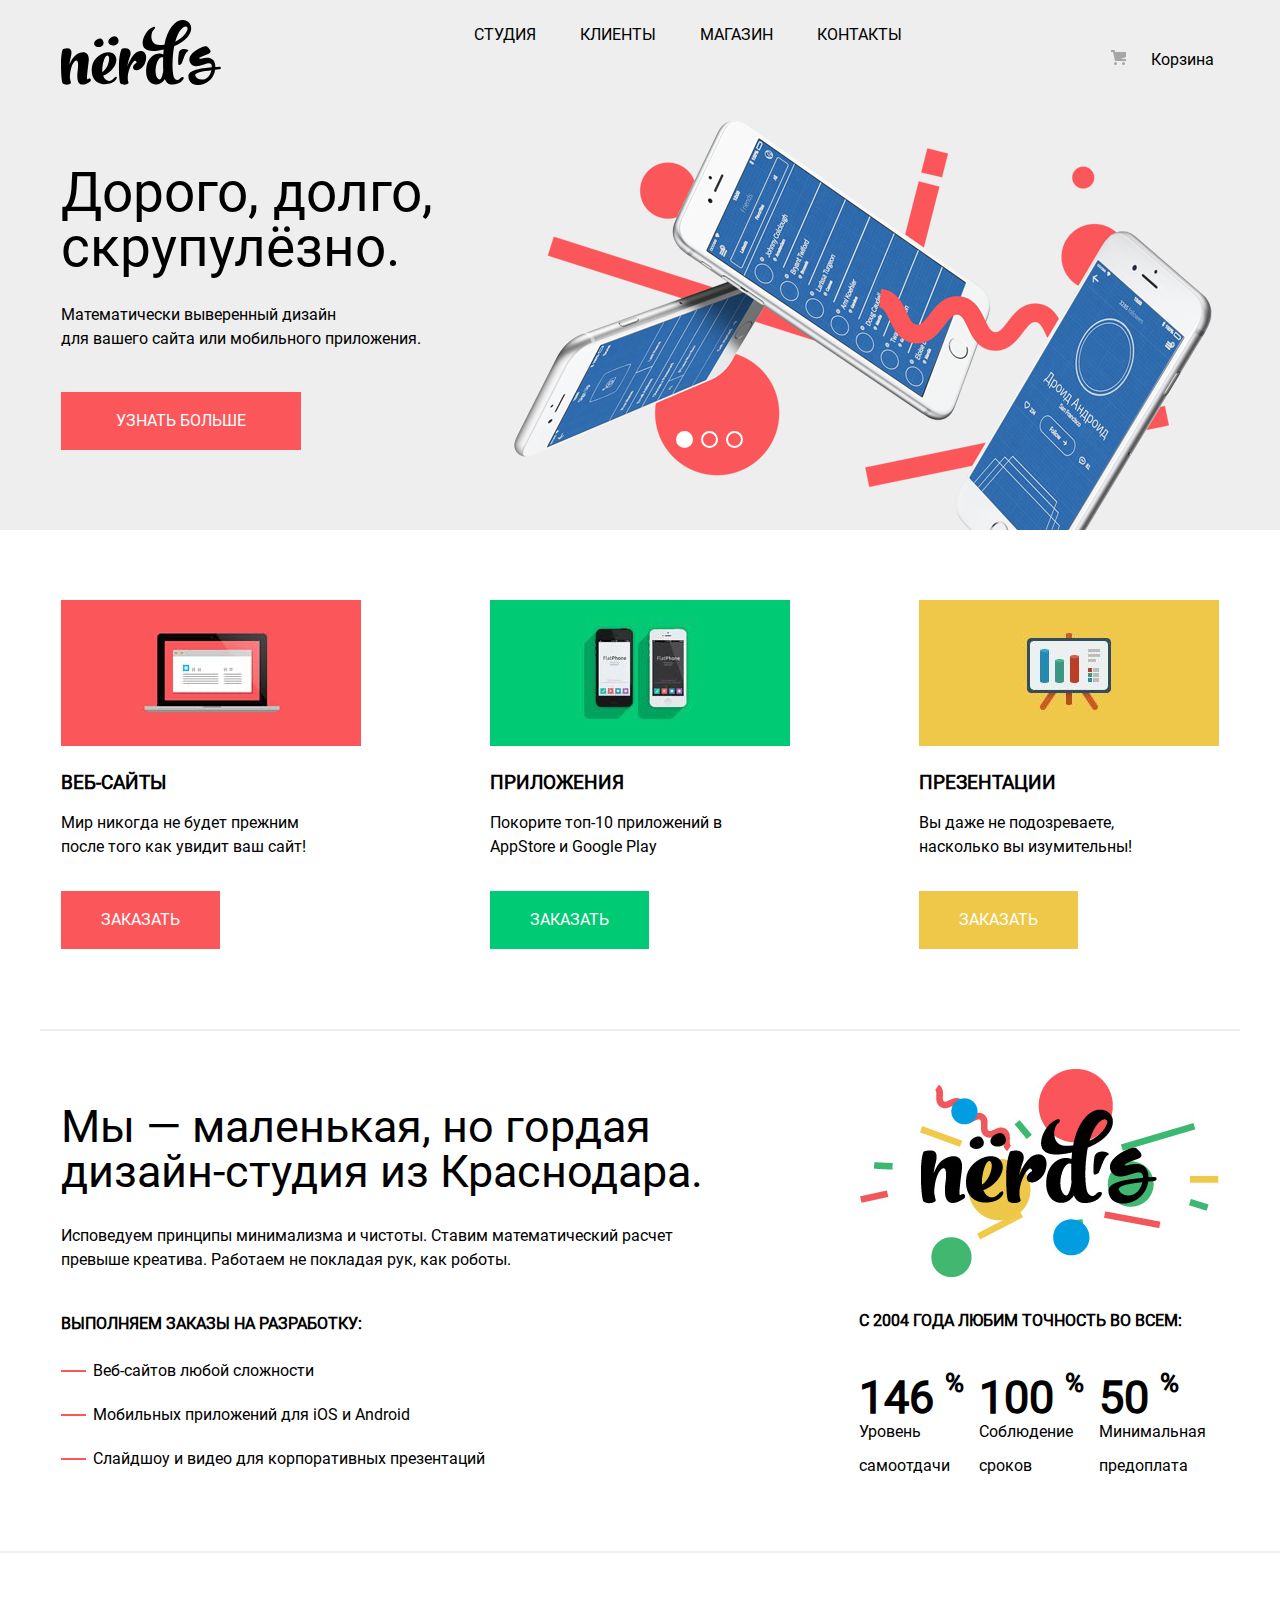
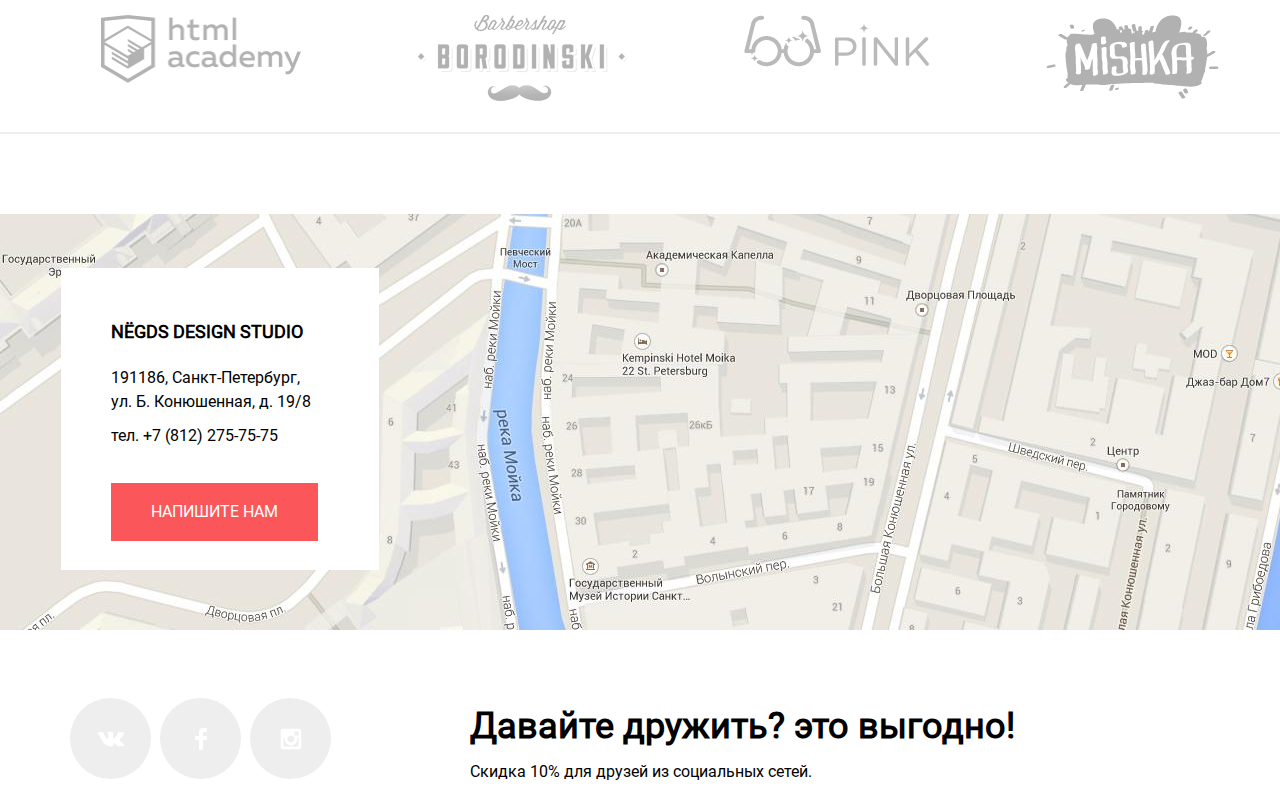
==== commit 59e6743e: "pixel Perfect, js" ====
--- a/index.html
+++ b/index.html
@@ -5,6 +5,7 @@
     <link rel="stylesheet" href="fonts/Roboto.woff2" as="font" crossorigin="anonymous">
     <link href="normalize.css" rel="stylesheet">
     <link href="css/style.css" rel="stylesheet">
+    <script src="js/modal.js"></script>
     <title>HTML Academy: Нёрдс</title>
   </head>
   <body class="page-body">
@@ -14,7 +15,7 @@
           <a class="header-logo">
           <img src="img/nerds-logo.svg" width="160" height="65" alt="Логотип Nerds">
           </a>
-          <ul class="site-navigation">
+          <ul class="menu">
             <li><a href="#">Студия</a></li>
             <li><a href="#">Клиенты</a></li>
             <li><a href="Catalog.html">Магазин</a></li>
@@ -30,17 +31,36 @@
     <main>
       <h1 class="visually-hidden">Студия Nerds</h1>
       <section class="main">
-        <div class="container">
+        <div class="container site-wrapper site-wrapper-1">
           <h2 class="visually-hidden"> Главная</h2>
-          <p class="slogan">Дорого, долго,<br> скрупулёзно.</p>
-          <p class="motto">Математически выверенный дизайн <br>для вашего сайта или мобильного приложения.</p>
-          <a href="#" class="button button-know-more">Узнать больше</a>
+          <ul class="slider-list">
+            <li class="slider-item  slide-current">
+              <p class="slider">Дорого, долго,<br> скрупулёзно.</p>
+              <p class="slider-title">Математически выверенный дизайн <br>для вашего сайта или мобильного приложения.</p>
+              <a href="#" class="button button-know-more">Узнать больше</a>
+            </li>
+            <li class="slider-item slide">
+              <p class="slider">Любим математику <br>как никто другой</p>
+              <p class="slidet-title">Никакого креатива, только математические формулы <br>для расчета идеальных пропорций</p>
+              <a href="#" class="button button-know-more">Узнать больше</a>
+            </li>
+            <li class="slider-item slide">
+              <p class="slider">Только ночь,<br> только хардкор</p>
+              <p class="slidet-title">Работать днем, как все? Мы против этого.<br>Ближе к полуночи работа только начинается.</p>
+              <a href="#" class="button button-know-more">Узнать больше</a>
+            </li>
+          </ul>
+          <div class="slider-controls">
+            <button type="button" class="current" aria-label="Первый слайд"></button>
+            <button type="button" aria-label="Второй слайд"></button>
+            <button type="button" aria-label="Третий слайд"></button>
+          </div>
         </div>
       </section>
       <section class="products">
         <div class="container">
         <h2 class="visually-hidden">Продукты</h2>
-        <ul class="product-ul">
+        <ul class="product-list">
           <li class="product-item">
             <div class="product-item-img">
               <img src="img/illustration-1.jpg" width="300" height="146" alt="Веб-дизайны">
@@ -73,8 +93,8 @@
           <div class="about-company-columns">
             <h2 class="visually-hidden">О студии</h2>
             <p class="caption">Мы — маленькая, но гордая<br>дизайн-студия из Краснодара.</p>
-            <p>Исповедуем принципы минимализма и чистоты. Ставим математический расчет<br> превыше креатива. Работаем не покладая рук, как роботы.</p>
-            <p class="text">Выполняем заказы на разработку:</p>
+            <p class="caption-text">Исповедуем принципы минимализма и чистоты. Ставим математический расчет<br> превыше креатива. Работаем не покладая рук, как роботы.</p>
+            <p class="text-text">Выполняем заказы на разработку:</p>
             <ul class="features" >
                <li class="features-item">Веб-сайтов любой сложности</li>
                <li class="features-item">Мобильных приложений для iOS и Android</li>
@@ -99,22 +119,22 @@
           <h2 class="visually-hidden">С кем работали</h2>
           <ul class="customers">
             <li class="customer-item">
-              <a href="https://htmlacademy.ru/intensive/htmlcss"> <p class="visually-hidden">HTML Academy</p>
+              <a href="https://htmlacademy.ru/intensive/htmlcss"> <span class="visually-hidden">HTML Academy</span>
                 <img src="img/academy-logo.png" width="200" height="68" alt="Логотип htmlacademy">
               </a>
             </li>
             <li class="customer-item">
-              <a href="#"><p class="visually-hidden">Барбершоп Бородинский"</p>
+              <a href="#"><span class="visually-hidden">Барбершоп Бородинский"</span>
                 <img src="img/borodinski-logo.png" width="209" height="90" alt="логотип Бородинский">
               </a>
             </li>
             <li class="customer-item">
-              <a href="#"> <p class="visually-hidden">Pink</p>
+              <a href="#"> <span class="visually-hidden">Pink</span>
                 <img src="img/pink-logo.png" width="185" height="52" alt="Логотип Pink">
               </a>
             </li>
             <li class="customer-item">
-              <a href="#"> <p class="visually-hidden">Mishka </p>
+              <a href="#"> <span class="visually-hidden">Mishka </span>
                 <img src="img/mishka-logo.png" width="173" height="84" alt="Логотип Mishka">
               </a>
             </li>
@@ -128,8 +148,8 @@
         <h2 class="visually-hidden">Как нас найти</h2>
           <div class="contact-with-us">
             <p class="text-logo">nёgds design studio</p>
-            <p>191186, Санкт-Петербург,<br>ул. Б. Конюшенная, д. 19/8</p>
-            <p>тел. <a href="tel:+18506484200" class="tel">+7 (812) 275-75-75</a></p>
+            <p class="adress">191186, Санкт-Петербург,<br>ул. Б. Конюшенная, д. 19/8</p>
+            <p class="phone">тел. <a href="tel:+18506484200" class="tel">+7 (812) 275-75-75</a></p>
             <a href="#" class="button button-type">Напишите нам</a>
             </p>
           </div>
@@ -139,7 +159,7 @@
         <div class="container">
           <div class="footer-element">
             <h2 class="visually-hidden">Социальные сети</h2>
-            <ul>
+            <ul class="social-list">
               <li>
                 <a href="#" class="button social-button">
                  <span class="visually-hidden">Вконтакте</span>
@@ -167,23 +187,27 @@
       </section>
     </footer>
     <section class="modal">
+      <div class="modal-form">
       <h2 class="modal-title">Напишите нам</h2>
       <form class="login-form" action="https://echo.htmlacademy.ru" method="post">
-         <p class="modal-text">
-         <label class="field" for="name">Ваше имя:</label>
-         <input class="field name-icon-user" id="name" type="text"  placeholder="Имя Фамилия">
-         </p>
-         <p class="modal-text">
-         <label class="field" for="mail">Ваш email:</label>
-         <input class="field mail-icon-user" id="mail" type="email"  placeholder="email@example.com">
-         </p>
-         <p class="modal-text">
+        <div class="top-modal">
+          <p class="modal-text">
+          <label class="field top" for="name">Ваше имя:</label>
+          <input class="field name-icon-user" id="name" type="text"  placeholder="Имя Фамилия">
+          </p>
+          <p class="modal-text">
+          <label class="field top" for="mail">Ваш email:</label>
+          <input class="field mail-icon-user" id="mail" type="email"  placeholder="email@example.com">
+          </p>
+        </div>
+          <p class="modal-text">
           <label class="field" for="post">Текст письма:</label>
           <textarea class="field post-icon-user" rows="10" cols="45" name="text" placeholder="В свободной форме"></textarea>
         </p>
+        <button class="button botton-send" type="submit">Отправить</button>
       </form>
-      <button class="button botton-close" type="button">Закрыть</button>
-      <button class="button botton-send" type="submit">Отправить</button>
+      <button class="botton-close" type="button" aria-label="Закрыть"></button>
+      </div>
     </section>
   </body>
 </html>
--- a/css/style.css
+++ b/css/style.css
@@ -95,53 +95,119 @@
   background:var(--basic-red);
 }
 
-.site-navigation {
+.menu {
   list-style: none;
   text-transform: uppercase;
   font-weight: 500;
   font-size: 16px;
   line-height: 30px;
-}
-
-.site-navigation li{
+  margin-top: 28px;
+  margin-right: 85px;
+}
+
+.menu li{
   margin-left: 44px;
 }
 
-.site-navigation-current a:not([href]) {
+.menu-current a:not([href]) {
   background-color: var(--basic-gray);
 }
   
-.site-navigation a{
+.menu a{
   color: var(--basic-black);
 }
 
 .basket-link{
   color:var(--basic-black);
+  margin-top: 25px;
+  margin-right: 5px;
 }
 
 .basket-link svg{
   margin-right: 25px;
 }
+
+.basket-link svg:hover path{
+  fill:var(--basic-red);
+}
   
-.site-navigation a:hover,
+.menu a:hover,
 .basket-link:hover {
   color: var(--basic-red);
 }
 
-.site-navigation a:focus,
+.menu a:focus,
 .basket-link:focus {
   color: var(--basic-gray-light);
 }
 
-.slogan{
-  font-family: "Roboto";
+.slider{
   font-weight: 500; 
   font-size: 55px;
   line-height: 55px;
+  padding-top: 60px;
+  margin-bottom: 28px;
 } 
 
-.motto{
-  padding-bottom: 38px;
+.slider-title{
+  padding-bottom: 25px;
+}
+
+.slider-list {
+  margin: 0;
+  padding: 0;
+  list-style: none;
+}
+
+.slider-controls {
+  position: absolute;
+  left: 676px;
+  top:431px;
+  z-index: 20;
+  display: flex;
+  width: 67px;
+  justify-content: space-between;
+}
+
+.slider-controls button {
+  padding: 0;
+  width: 17px;
+  height: 17px;
+  background-color: transparent;
+  border: 2px solid #ffffff;
+  border-radius: 50%;
+  cursor: pointer;
+}
+
+.slide {
+  display: none;
+}
+
+.slide-current {
+  display: block;
+}
+
+.slider-controls .current {
+  background-color: #ffffff;
+}
+
+.site-wrapper-1 {
+  background-color: var(--basic-gray);
+  background-image: url("../img/slide1.png");
+  background-position:right;
+  background-repeat: no-repeat;
+  background-size:760px 431px;
+  height: 425px;
+}
+
+.site-wrapper-2 {
+  background-color: #8996a6;
+  background-image: url("../img/nerds-index-slide2.png");
+}
+
+.site-wrapper-3 {
+  background-color: #9d8b84;
+  background-image: url("../img/nerds-index-slide3.png");
 }
 
 .header{
@@ -177,7 +243,7 @@
   margin-bottom: 80px;
 }
 
-.product-ul{
+.product-list{
   display: flex;
   justify-content: space-between;
   list-style: none;
@@ -269,7 +335,6 @@
  }
   
 .feature-item h3 {
-  font-family: "Roboto"; 
   font-weight: 700;
   font-size: 24px;
   line-height: 30px;
@@ -277,19 +342,24 @@
 }
   
 .caption{
-  font-family: "Roboto"; 
   font-weight: 500;
   font-size: 45px;
   line-height: 45px;
   margin: 0px;
   margin-top: 73px;
-  padding:0px
+  padding:0px;
+  margin-bottom:30px;
+}
+
+.caption-text{
+  margin-bottom:40px;
 }
 
 .about-company .container{
     background-color: var(--basic-white);
     display: flex;
     justify-content: space-between;
+    margin-bottom: 60px;
 }
 
 .about-company .container{
@@ -300,7 +370,7 @@
   width: 360px;
   height: 208px;
   margin-top: 38px;
-  margin-bottom: 38px;
+  margin-bottom: 32px;
 }
 
  .text{
@@ -309,8 +379,18 @@
     font-size: 16px;
     line-height: 24px;
     text-transform: uppercase;
-    margin-bottom: 23px;
+    margin-bottom: 38px;
     align-items: center;
+}
+
+.text-text{
+  font-family: "Roboto";
+  font-weight: 700;
+  font-size: 16px;
+  line-height: 24px;
+  text-transform: uppercase;
+  margin-bottom: 23px;
+  align-items: center;
 }
 
  .features{
@@ -342,14 +422,12 @@
 }
 
 .percant{
-  font-family: "Roboto";
   font-weight: 700;
   font-size: 26px;
   vertical-align: text-top;
 }
 
 .benefit-text{
-  font-family: "Roboto";
   font-size: 16px;
   font-weight: normal;
   margin: 0;
@@ -363,6 +441,8 @@
   background-color: var(--basic-white);
   margin: 0;
   padding:0;
+  height: 183px;
+  margin-bottom: 80px;
 }
 
 .customers{
@@ -373,17 +453,34 @@
   padding-bottom: 44px;
 }
 
+.customer-item{
+  opacity: 0.3;
+}
+
+.customer-item a{
+  display: inline-block;
+}
+
 .customer-item:hover,
 .customer-item:focus{
-  background-image: ;
+  opacity: 1;
   }
 
 .contact-with-us{
-  width: 308px;
+  width: 318px;
   background-color: var(--basic-white);
   z-index: 1;
-  padding-top:49px;
+  padding-top:52px;
   padding-left:50px;
+}
+
+.adress{
+  margin-bottom: 0px;
+}
+
+.phone{
+  margin-top: 10px;
+  margin-bottom: 35px;
 }
 
 .button-type{
@@ -409,11 +506,11 @@
   height: 416px;
   padding-top:54px;
   z-index: 0;
+  margin-bottom: 68px;
 }
 
 .text-logo{
   text-transform: uppercase;
-  font-family: "Roboto";
   font-weight: 700;
   font-size: 18px;
   margin: 0;
@@ -445,54 +542,74 @@
 
 .main{
   background-color: var(--basic-gray);
-  margin-bottom: 80px;
-  margin-top: -55px;
+  margin-bottom: 70px;
   height: 425px;
   width: 100%;
-}
-
-.site-navigation{
+  margin-top:-55px;
+}
+
+.menu{
   display: flex;
   justify-content: space-between; 
   margin:0;
   padding:0;
 }
 
-.site-navigation:first-child{
+.menu:first-child{
   margin-left: 0px;
 }
 
 .text-welcome{
-  font-family: "Roboto";
   font-weight: 700;
   font-size: 36px;
   line-height: 36px;
   padding:0px;
   margin:0px;
+  margin-top:10px;
 }
 
 .footer-element{
+  display: flex
+}
+
+.social-list{
   display: flex;
-}
-
+  position: relative;
+}
 .social-button{
   border-radius: 50px;
   background-color: var(--basic-gray);
   width: 81px;
   height: 81px;
-  margin-top: 68px;
+  margin-left:9px;
   padding:0;
   display: inline-block;
+  position: relative;
+}
+
+.social-button svg{
+  position: absolute;
+  left:50%;
+  top:50%;
+  transform:translate(-50%,-50%);
+}
+
+.social-button:hover{
+  background-color:var(--basic-red);
 }
 
 .modal{
   height: 590px;
   width: 960px;
   background-color: var(--basic-white);
+  display: none;
+}
+
+.modal-show {
+  display: block;
 }
 
 .type-us{
-  font-family: "Roboto";
   font-weight: 700;
   font-size: 45px;
   line-height: auto;
@@ -511,7 +628,7 @@
 
 .welcome{
   margin-left: 139px;
-  margin-top: 75px;
+  display: inline-block;
 }
 
 .footer-social a:hover,
@@ -523,8 +640,58 @@
   color: var(--basic-max-red);
 }
 
+.modal-form{
+  width: 960px;
+  height: 590px;
+  box-shadow: 0 0 5px;
+  padding-left:100px;
+  padding-top:63px;
+  z-index: 1;
+}
+
+.modal p{
+  padding:0;
+  margin:0;
+}
+
+.top-modal{
+  display: flex;
+  justify-content: space-between;
+  width:760px;
+  padding-bottom: 34px;
+}
+
+input,
+label {
+    display: block;
+}
+
+.name-icon-user{
+  margin-right: 40px;
+}
+.name-icon-user,
+.mail-icon-user{
+  width:360px;
+  height: 50px;
+}
+
+.post-icon-user{
+  width:760px;
+  margin-bottom: 47px;
+}
+
+.modal-title{
+  padding:0;
+  margin:0;
+  font-size: 45px;
+  margin-bottom:37px;
+}
+
+label{
+  margin-bottom: 9px;
+}
+
 .modal-text{
-  font-family: "Roboto";
   font-weight: 700;
   font-size: 16px;
   line-height: 18px;
@@ -532,6 +699,7 @@
 
 .button-send{
   background-color: var(--basic-red);
+  padding:16px 83px;
 }
 
 .button-send:hover,
@@ -542,6 +710,35 @@
 .button-send:active {
   background-color: var(--basic-max-red);
   color: var(--basic-gray);
+}
+
+.botton-close {
+  position: absolute;
+  width: 22px;
+  height: 22px;
+  background-color: transparent;
+  border: 0;
+  cursor: pointer;
+}
+
+.botton-close::before,
+.botton-close::after {
+  content: "";
+  position: absolute;
+  top: 10px;
+  left: 2px;
+  width: 19px;
+  height: 3px;
+  background-color: var(--basic-red);
+  opacity: 0.3;
+}
+
+.botton-close::before {
+  transform: rotate(45deg);
+}
+
+.botton-close::after {
+  transform: rotate(-45deg);
 }
 
 
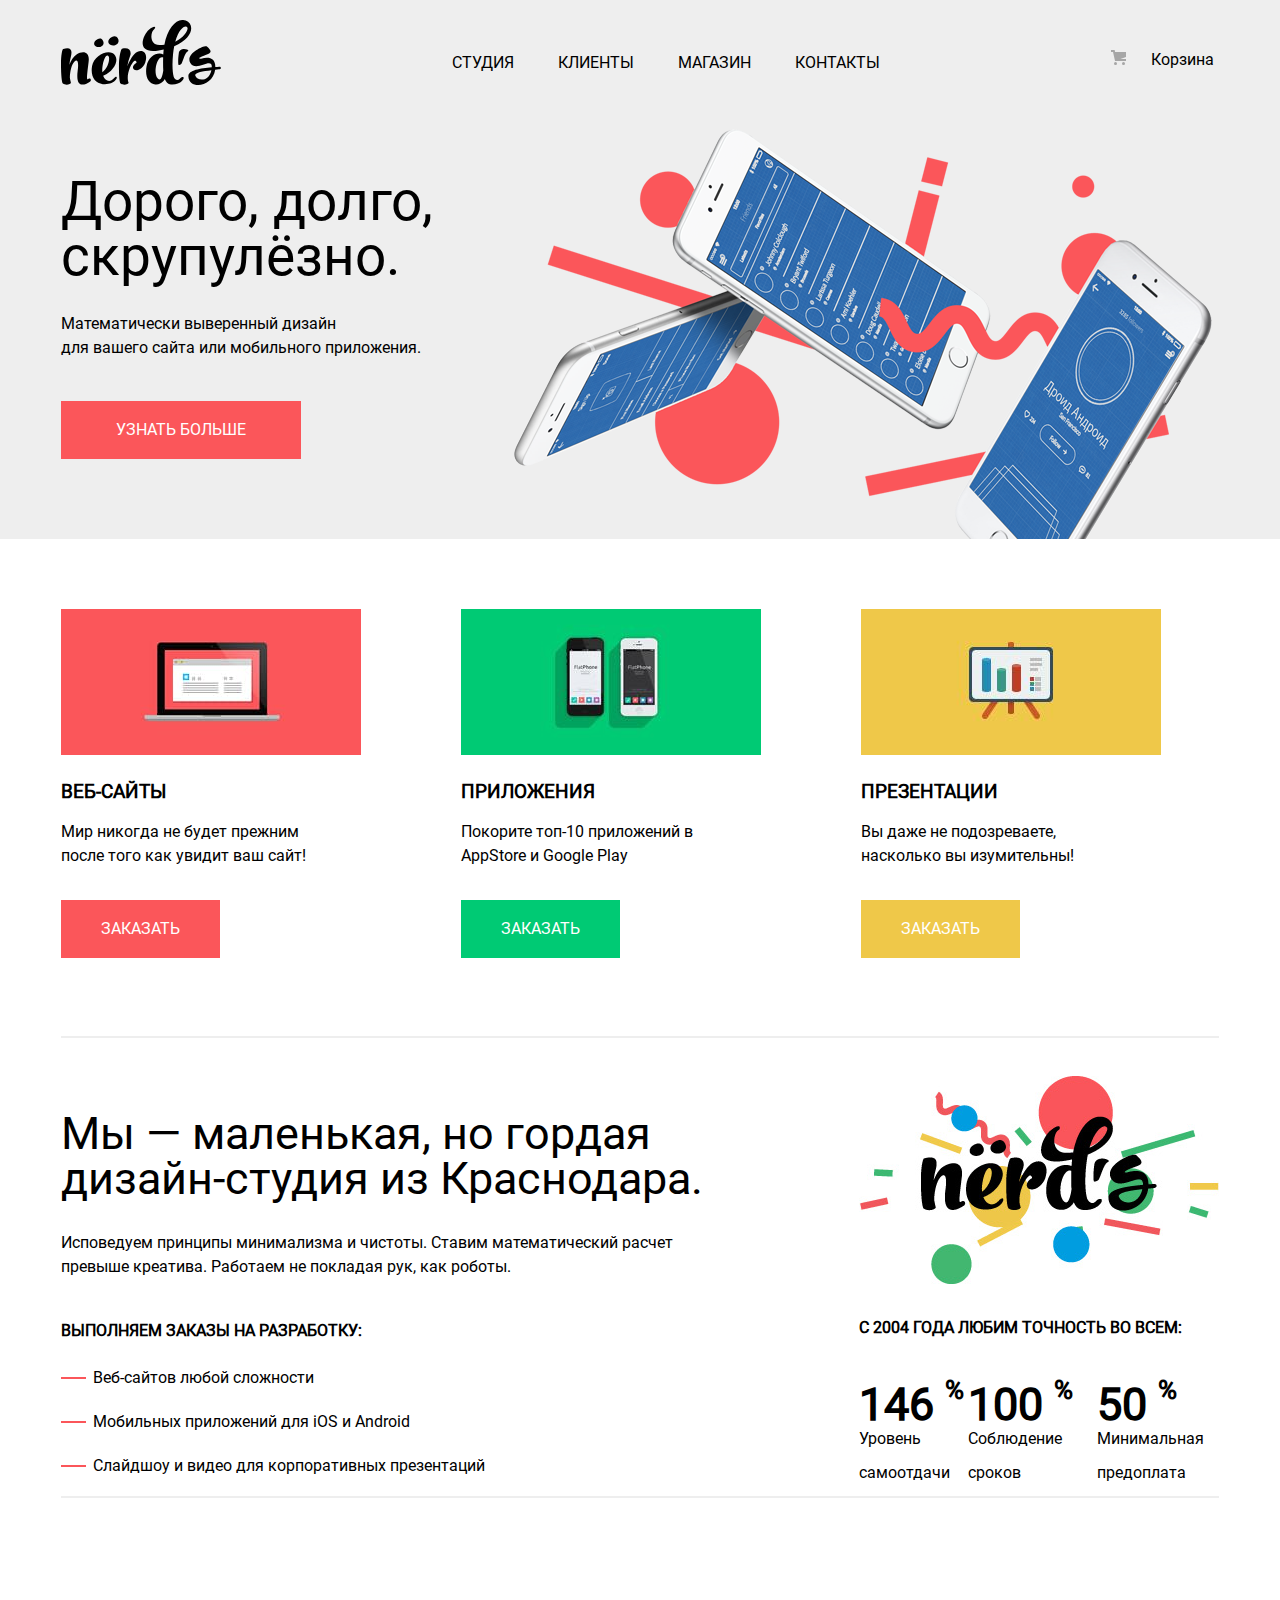
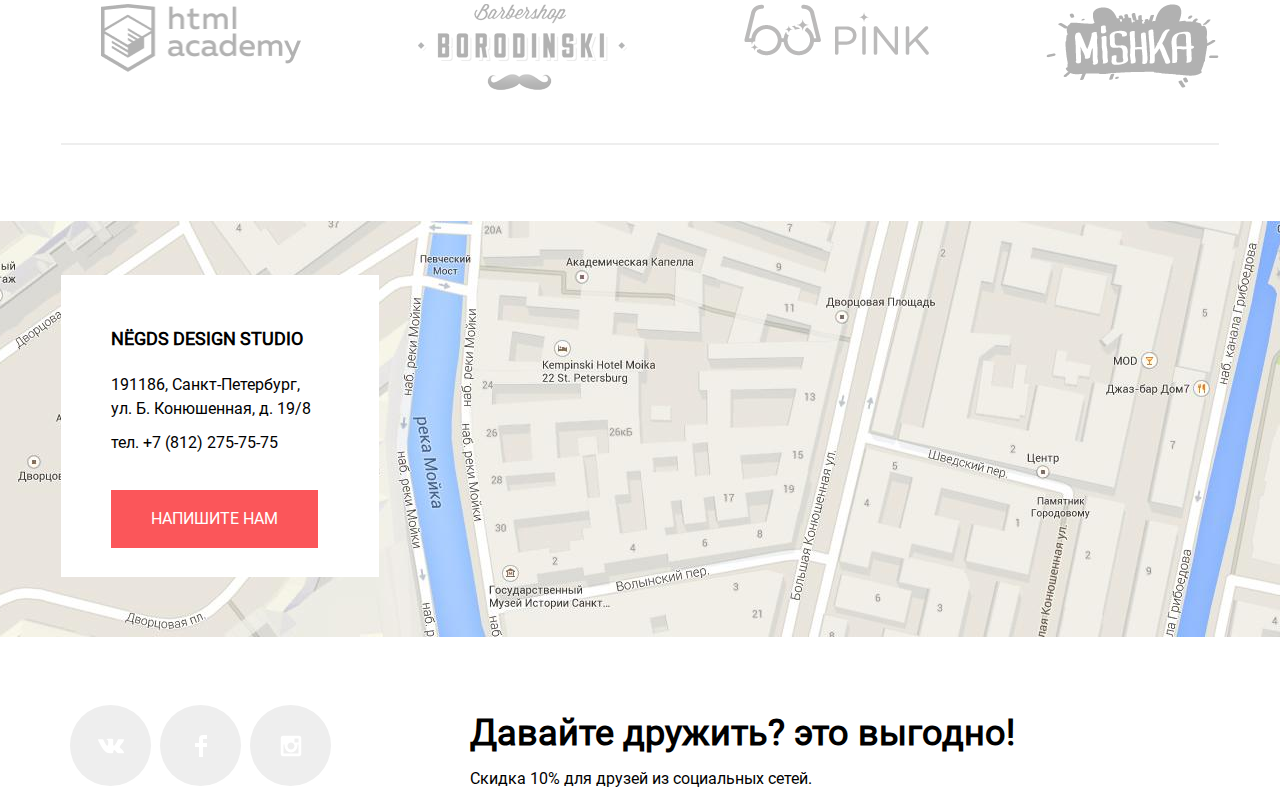
==== commit 98976cfb: "Добавила стилизацию каталога" ====
--- a/index.html
+++ b/index.html
@@ -5,7 +5,6 @@
     <link rel="stylesheet" href="fonts/Roboto.woff2" as="font" crossorigin="anonymous">
     <link href="normalize.css" rel="stylesheet">
     <link href="css/style.css" rel="stylesheet">
-    <script src="js/modal.js"></script>
     <title>HTML Academy: Нёрдс</title>
   </head>
   <body class="page-body">
@@ -202,12 +201,13 @@
         </div>
           <p class="modal-text">
           <label class="field" for="post">Текст письма:</label>
-          <textarea class="field post-icon-user" rows="10" cols="45" name="text" placeholder="В свободной форме"></textarea>
+          <textarea class="field post-icon-user" rows="10" cols="45" name="text" placeholder="В свободной форме" id="post"></textarea>
         </p>
-        <button class="button botton-send" type="submit">Отправить</button>
+        <button class="button button-send" type="submit">Отправить</button>
       </form>
-      <button class="botton-close" type="button" aria-label="Закрыть"></button>
+      <button class="button-close" type="button" aria-label="Закрыть"></button>
       </div>
     </section>
+    <script src="js/modal.js"></script>
   </body>
 </html>
--- a/css/style.css
+++ b/css/style.css
@@ -28,6 +28,7 @@
 *,
 *::before,
 *::after { box-sizing: border-box; 
+    position: relative;
 }
 
 body {
@@ -103,6 +104,8 @@
   line-height: 30px;
   margin-top: 28px;
   margin-right: 85px;
+  display: flex;
+  justify-content: space-between; 
 }
 
 .menu li{
@@ -240,12 +243,10 @@
 .products {
   list-style: none;
   background-color: var(--basic-white) ;
-  margin-bottom: 80px;
 }
 
 .product-list{
   display: flex;
-  justify-content: space-between;
   list-style: none;
   margin: 0px;
   padding:0px;
@@ -254,6 +255,11 @@
 .product-item {
   text-align: left;
   width: 300px;
+  margin-right: 100px;
+}
+
+.product-item:last-child{
+  margin-right: 0;
 }
 
 .product-item-img{
@@ -277,6 +283,20 @@
 .product-item-img{
   height: 146px;
   width: 300px;
+}
+
+.products .container{
+  position: relative;
+}
+
+.products .container:after{
+  position:absolute;
+  content:"";
+  bottom:0;
+  height: 2px;
+  background-color: var(--basic-gray);
+  left:21px;
+  right: 21px;
 }
 
 .button{
@@ -294,6 +314,8 @@
 
 .button-one{
   background-color: var(--basic-red);
+  margin-bottom: 80px;
+
 }
 
 .button-one:hover,
@@ -360,10 +382,17 @@
     display: flex;
     justify-content: space-between;
     margin-bottom: 60px;
-}
-
-.about-company .container{
-  border-top: solid 2px var(--basic-gray) ;
+    position: relative;
+}
+
+.about-company .container:after{
+  position:absolute;
+  content:"";
+  bottom:0;
+  height: 2px;
+  background-color: var(--basic-gray);
+  left:21px;
+  right: 21px;
 }
 
 .about-company-img{
@@ -408,8 +437,8 @@
 
 .benefits{
   list-style: none;
-  display: grid;
-  grid-template-columns: 1fr 1fr 1fr;
+  display: flex;
+  justify-content: space-between;
   padding:0px;
   margin:0px;
 }
@@ -436,13 +465,25 @@
 }
 
 .about-customers{
-  border-top: solid 2px var(--basic-gray) ;
-  border-bottom:solid 2px var(--basic-gray) ;
   background-color: var(--basic-white);
   margin: 0;
   padding:0;
   height: 183px;
   margin-bottom: 80px;
+}
+
+.about-customers .container{
+  position: relative;
+}
+
+.about-customers .container:after{
+  position:absolute;
+  content:"";
+  bottom:0;
+  height: 2px;
+  background-color: var(--basic-gray);
+  left:21px;
+  right: 21px;
 }
 
 .customers{
@@ -502,6 +543,8 @@
   background: url("../img/map.jpg");
   background-color: blanchedalmond;
   background-repeat: no-repeat;
+  background-position: center;
+  background-size: cover;
   width: 100%;
   height: 416px;
   padding-top:54px;
@@ -548,12 +591,6 @@
   margin-top:-55px;
 }
 
-.menu{
-  display: flex;
-  justify-content: space-between; 
-  margin:0;
-  padding:0;
-}
 
 .menu:first-child{
   margin-left: 0px;
@@ -603,6 +640,10 @@
   width: 960px;
   background-color: var(--basic-white);
   display: none;
+  position: fixed;
+  left:50%;
+  top:50%;
+  transform:translate(-50%,-50%);
 }
 
 .modal-show {
@@ -664,20 +705,26 @@
 input,
 label {
     display: block;
+    font-family: "Roboto", Helvetica, sans-serif;
 }
 
 .name-icon-user{
   margin-right: 40px;
+  padding: 15px;
 }
 .name-icon-user,
 .mail-icon-user{
   width:360px;
   height: 50px;
+  padding:15px;
 }
 
 .post-icon-user{
   width:760px;
   margin-bottom: 47px;
+  resize: none;
+  padding:15px;
+  font-family: "Roboto", "Helvetica Neue", Helvetica, sans-serif;
 }
 
 .modal-title{
@@ -712,17 +759,19 @@
   color: var(--basic-gray);
 }
 
-.botton-close {
+.button-close {
   position: absolute;
   width: 22px;
   height: 22px;
   background-color: transparent;
   border: 0;
   cursor: pointer;
-}
-
-.botton-close::before,
-.botton-close::after {
+  top:78px;
+  right: 90px;
+}
+
+.button-close::before,
+.button-close::after {
   content: "";
   position: absolute;
   top: 10px;
@@ -733,23 +782,144 @@
   opacity: 0.3;
 }
 
-.botton-close::before {
+.button-close::before {
   transform: rotate(45deg);
 }
 
-.botton-close::after {
+.button-close::after {
   transform: rotate(-45deg);
 }
 
 
 /*Стилизация каталога*/
+
+.catalog-main .container{
+  background-color: var(--basic-gray);
+  margin-bottom: 55px;
+}
 
 .catalog-title{
   font-family: "Roboto";
   font-weight: 500;
   font-size: 55px;
+  padding-top:87px;
+  padding-bottom: 108px;
   line-height: 55px;
-}
+  align:center;
+  margin:0;
+}
+
+.catalog-filter{
+  position: relative;
+}
+
+.active-tab{
+  border-bottom: 2px var(--basic-red) solid;
+}
+
+.catalog-page{
+  display: flex;
+}
+
+/*бар-чар*/
+.filter-fieldset ul{
+  margin:0;
+}
+
+.filter-item {
+  margin: 0;
+  padding: 0;
+  border: none;
+  width: 260px;
+  margin-bottom: 16px;
+}
+
+.range-filter {
+  width: 260px;
+  margin-top: 49px;
+}
+
+.filter-item legend {
+  font-size: 18px;
+  line-height: 24px;
+  text-transform: uppercase;
+  font-weight: 700;
+}
+
+.range-controls {
+  position: relative;
+  height: 41px;
+  margin-bottom: 15px;
+  padding-top: 39px;
+  padding-right: 20px;
+  padding-left: 20px;
+  background-color: #f1f1f1;
+  border-radius: 5px;
+}
+
+.range-controls .scale {
+  height: 2px;
+  background: #d7dcde;
+  margin-top:-20px;
+}
+
+.range-controls .bar {
+  width: 70%;
+  height: 2px;
+  background: #00ca74;
+}
+
+.range-controls .toggle {
+  position: absolute;
+  top: 31px;
+  left: 0;
+  width: 4px;
+  height: 4px;
+  padding: 0;
+  border: 8px solid #ffffff;
+  background-color: #ababab;
+  border-radius: 50%;
+  box-shadow: 0 2px 1px 0 #cfcfcf;
+  cursor: pointer;
+}
+
+.range-controls .toggle-min {
+  left: 18px;
+  margin-top:-20px;
+}
+
+.range-controls .toggle-max {
+  left: 160px;
+  margin-top:-20px;
+}
+
+.price-controls {
+  display: flex;
+  justify-content: space-between;
+  margin-bottom: 54px;
+}
+
+.price-controls label {
+  text-transform: uppercase;
+  font-family: "Roboto", "Arial", sans-serif;
+  font-size: 16px;
+  display:flex;
+}
+
+.price-controls input {
+  width: 60px;
+  padding: 10px;
+  margin-left: 10px;
+  text-align: center;
+  color: #283136;
+  border: none;
+  border-radius: 5px;
+  background: #f1f1f1;
+  font-family: inherit;
+  font-size: inherit;
+}
+
+/*фильтры*/
 
 .filter legend {
   font-weight: 700;
@@ -763,8 +933,73 @@
   line-height: 19px;
 }
 
+.filter-option{
+  line-height: 19px;
+
+}
+
 .filter-input-checkbox{
   color: var(--basic-middle-gray)
+}
+
+.filter-input-checkbox + label::before {
+  content: "";
+  position: absolute;
+  left: -42px;
+  top: 0;
+  width: 16px;
+  height: 16px;
+  border: 2px solid #000000;
+  opacity: 0.4;
+}
+
+
+.filter-input-checkbox:checked + label::after {
+  content: "";
+  position: absolute;
+  left: -40px;
+  top: 4px;
+  width: 10px;
+  height: 5px;
+  border-radius: 1px;
+  border-left: 2px solid;
+  border-bottom: 2px solid ;
+  opacity: 0.4;
+  -webkit-transform: rotate(-45deg);
+  -moz-transform: rotate(-45deg);
+  -o-transform: rotate(-45deg);
+  -ms-transform: rotate(-45deg);
+  transform: rotate(-45deg);
+}
+
+.filter fieldset {
+  padding: 0;
+  margin: 0;
+  border: none;
+}
+
+.filter-input-radio + label::before {
+  content: "";
+  position: absolute;
+  left: -42px;
+  top: -1px;
+  width: 16px;
+  height: 16px;
+  border: 2px solid #000000;
+  border-radius: 50%;
+  opacity: 0.4;
+}
+
+.filter-input-radio:checked + label::after {
+  content: "";
+  position: absolute;
+  top: 5px;
+  left: -36px;
+  width: 8px;
+  height: 8px;
+  background-color: #000000;
+  border-radius: 50%;
+  opacity: 0.4;
 }
 
 .filter-input-checkbox:hover,
@@ -785,8 +1020,11 @@
   list-style: none;
 }
 
-.botton-show{
+.button-show{
   background-color: var(--basic-gray);
+  padding:15px 88px;
+  color: black;
+  margin-top: 50px;
 }
 
 .button-show:hover,
@@ -803,12 +1041,20 @@
   font-weight: bold;
   font-size: 18px;
   line-height: 30px;
+  margin-left:140px;
+  margin-right: 250px;
+  text-transform: uppercase;
 }
 
 .sort-item{
   font-size: 14px;
   line-height: 18px;
   opacity: 0.3;
+  margin-right: 25px;
+}
+
+.sort-item:last-child{
+  margin-right: 47px;
 }
 
 .sort-item:hover,
@@ -820,44 +1066,86 @@
   color: var(--basic-black);
 }
 
-.botton-down{
-  border: 20px solid transparent; 
-  border-top: 20px solid;
-}
-
-.botton-up{
-  border: 20px solid transparent; 
-  border-bottom: 20px;
-  opacity: 0.3;
-}
-
-.botton-down:hover,
-.botton-down:focus{
+.sort-navigation{
+  display:flex;
+}
+
+.sort-list{
+  list-style: none;
+  display:flex;
+  justify-content: space-between;
+  text-transform: uppercase;
+  padding:0;
+}
+
+.button-up{
+  border: 10px solid transparent; border-top: 10px solid black;
+  height: 10px;
+  margin-top: 20px;
+  margin-right: 18px;
+}
+
+.button-down{
+  border: 10px solid transparent; border-bottom: 10px solid black;
+  margin-bottom: 20px;
+}
+
+.button-down:hover,
+.button-down:focus{
   opacity: 0.6;
 }
 
-.botton-down:active{
+.button-down:active{
   color: var(--basic-black);
 }
 
-.botton-up:hover,
-.botton-up:focus{
+.button-up:hover,
+.button-up:focus{
   opacity: 0.6;
 }
 
-.botton-up:active{
+.button-up:active{
   color: var(--basic-black);
 }
 
+.catalog-list{
+  display: flex;
+  flex-wrap: wrap;
+  margin-left: 140px;
+  padding:0;
+}
+
+.catalog-item{
+  margin-right: 10px;
+  margin-bottom: 30px;
+}
+
+.catalog-image{
+  height: 580px;
+  width: 360px;
+}
+
+.catalog-item:before{
+  background-color: var(--basic-middle-gray);
+  height: 40px;
+  width:360px;
+  content:"";
+  display: inline-block;
+}
+
 .catalog-item:hover{
-
+  display: block;
 }
 
 .catalog-info {
-  display: none
-}
-
- a:hover ..catalog-info {
+  display: none;
+  position: absolute;
+  margin-top: -170px;
+  background-color:var(--basic-gray);
+  width: 100%;
+}
+
+ a:hover .catalog-info {
    display: block
 }
 
@@ -870,17 +1158,26 @@
   opacity: 0.3;
 }
 
-.botton-price:hover,
-.botton-price:focus{
+.button-price:hover,
+.button-price:focus{
   background-color: var(--basic-more-red);
 }
 
-.botton-price:{
+.button-price:{
   background-color: var(--basic-max-red);
+}
+
+.pagination-list{
+  display:flex;
+  list-style: none;
 }
 
 .pagination-item{
   background-color: var(--basic-extra-gray);
+}
+
+.pagination-item a{
+  color:black;
 }
 
 .pagination-item:hover{
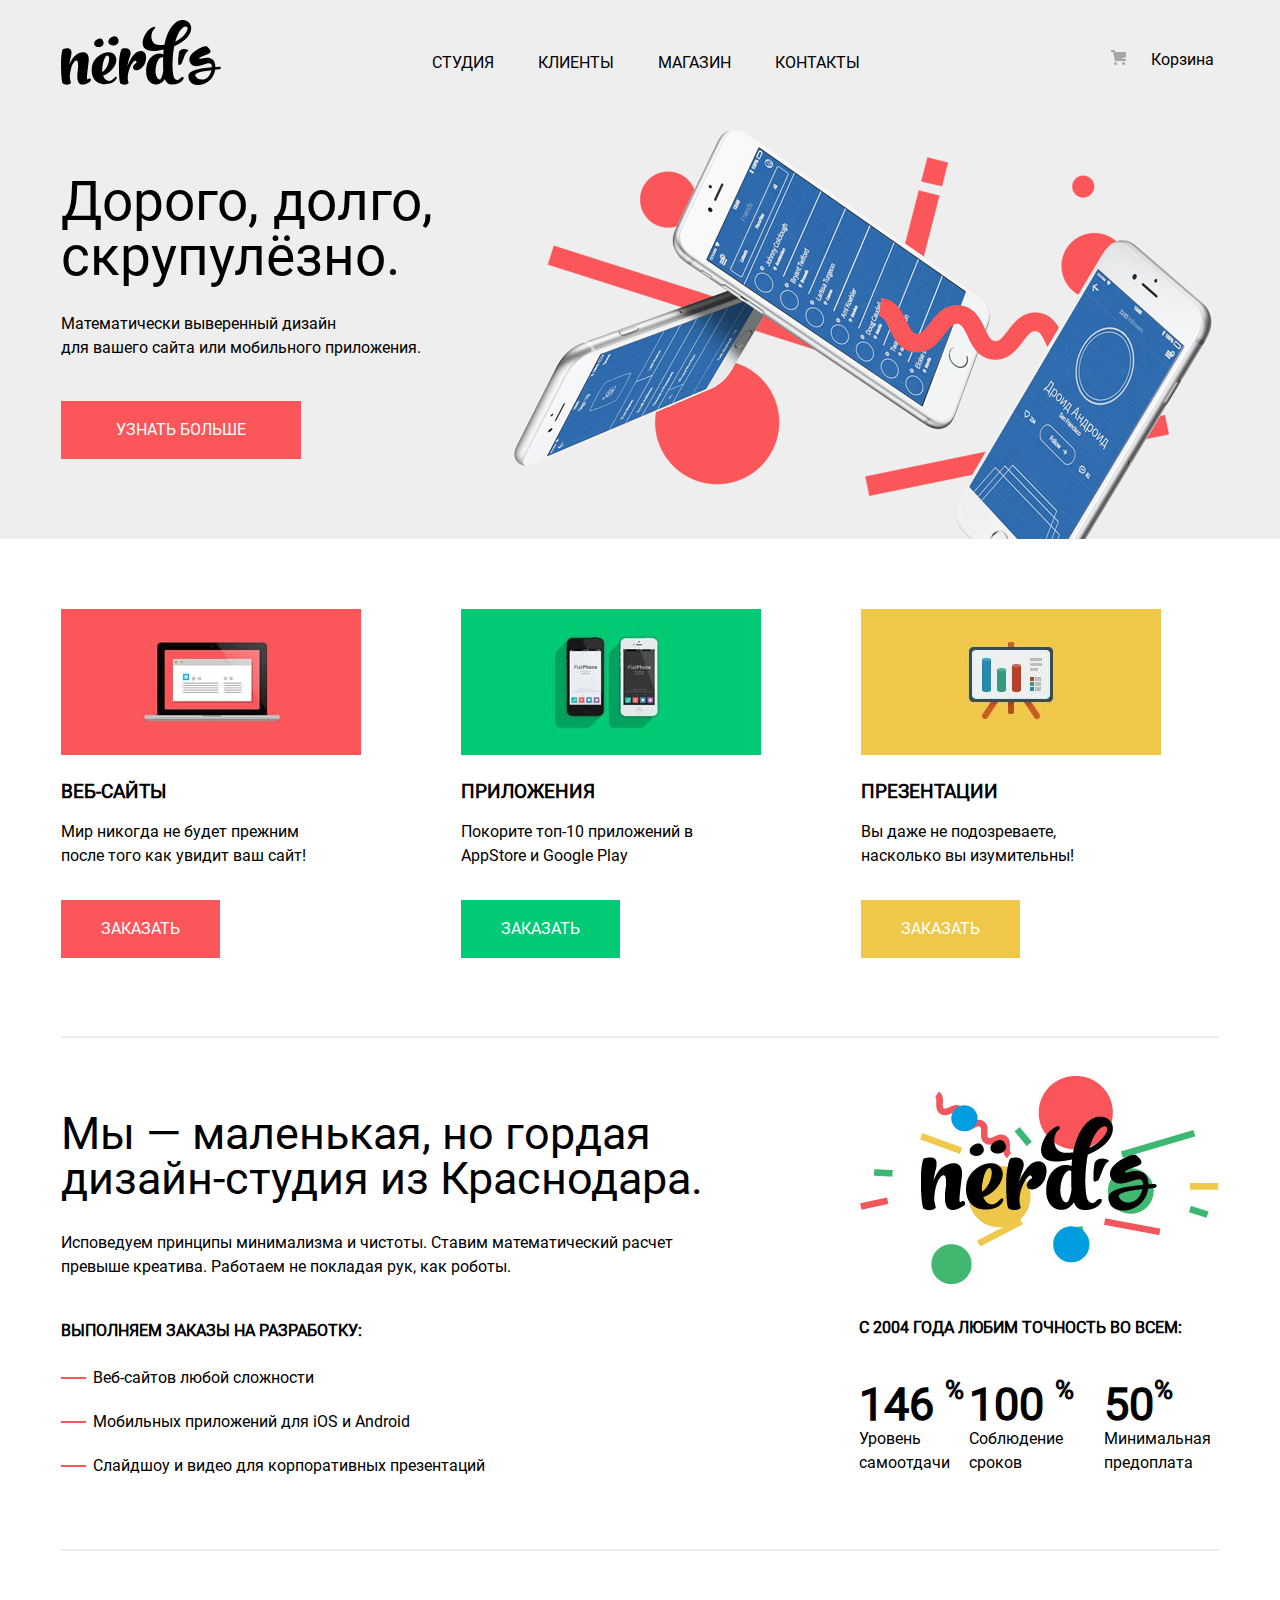
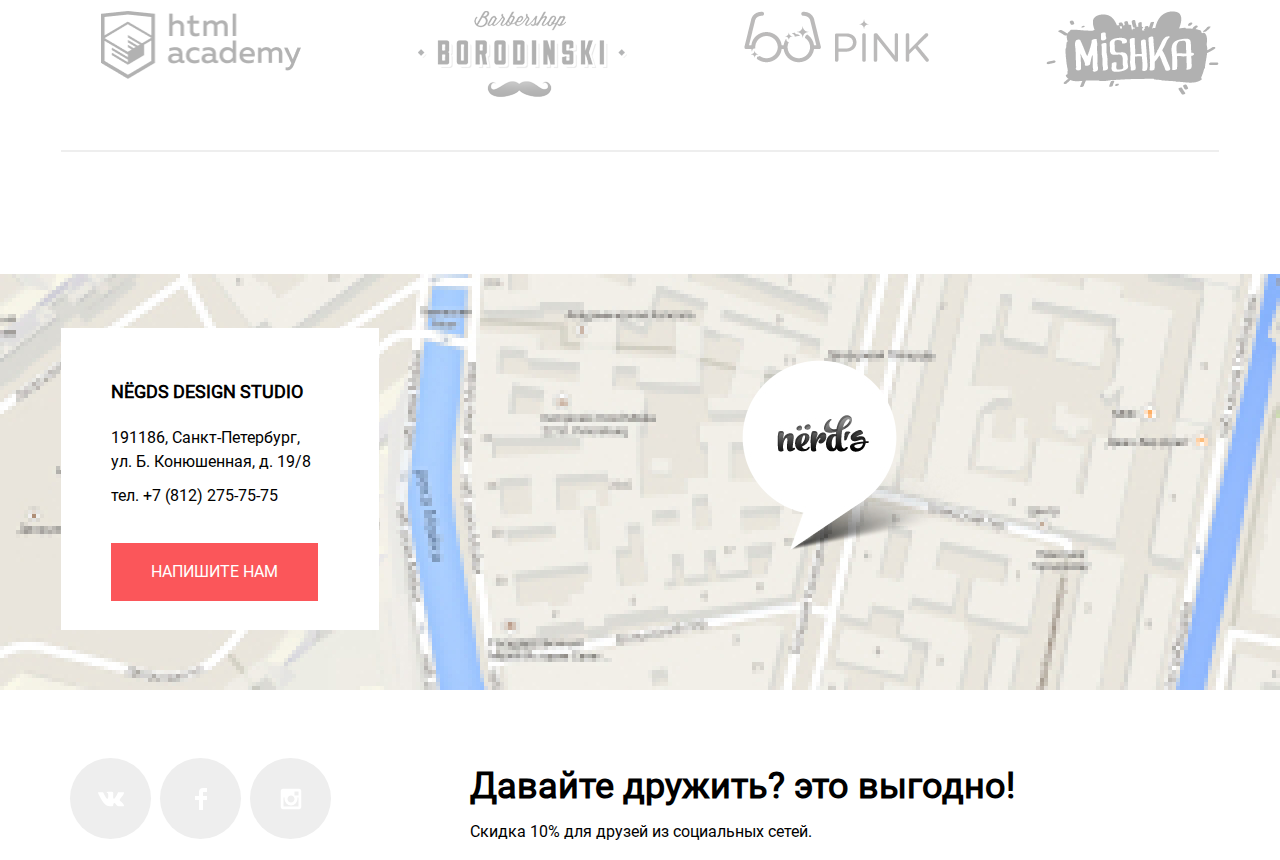
==== commit 46cc9a9d: "Доделала стилизацию главное и каталога" ====
--- a/index.html
+++ b/index.html
@@ -106,9 +106,9 @@
         </div>
           <p class="text">с 2004 года Любим точность во всем:</p>
           <ul class="benefits">
-            <li class="benefit-item">146 <sub class="percant">%</sub> <span class="benefit-text">Уровень<br>самоотдачи</li>
-            <li class="benefit-item">100 <sub class="percant">%</sub> <span class="benefit-text">Соблюдение <br>сроков</li>
-            <li class="benefit-item">50 <sub class="percant">%</sub> <span class="benefit-text">Минимальная <br>предоплата</li>
+            <li class="benefit-item"><span class="benefit-number">146 <sub class="percant">%</sub></span> <span class="benefit-text">Уровень<br>самоотдачи </span></li>
+            <li class="benefit-item"><span class="benefit-number">100 <sub class="percant">%</sub> </span><span class="benefit-text">Соблюдение <br>сроков </span></li>
+            <li class="benefit-item"><span class="benefit-number">50<sub class="percant">%</sub></span> <span class="benefit-text">Минимальная <br>предоплата </span></li>
           </ul>
         </div>
         </div>
@@ -138,7 +138,7 @@
               </a>
             </li>
             </ul>
-        <div>
+          </div>
       </section>
     </main>
     <footer class="page-footer">
@@ -150,7 +150,6 @@
             <p class="adress">191186, Санкт-Петербург,<br>ул. Б. Конюшенная, д. 19/8</p>
             <p class="phone">тел. <a href="tel:+18506484200" class="tel">+7 (812) 275-75-75</a></p>
             <a href="#" class="button button-type">Напишите нам</a>
-            </p>
           </div>
          </div>
       </section>
@@ -177,6 +176,7 @@
                   <svg xmlns="http://www.w3.org/2000/svg" width="21" height="21" viewBox="0 0 21 21"><path fill="#FFF" d="M18 0H3C1.35 0 0 1.35 0 3v15c0 1.65 1.35 3 3 3h15c1.65 0 3-1.35 3-3V3c0-1.65-1.35-3-3-3zm-7.5 7c1.93 0 3.5 1.57 3.5 3.5S12.43 14 10.5 14 7 12.43 7 10.5 8.57 7 10.5 7zM18 18H3V9h1.181A6.504 6.504 0 0 0 4 10.5a6.5 6.5 0 1 0 13 0 6.45 6.45 0 0 0-.181-1.5H18v9zm0-11h-4V3h4v4z"/></svg>
                 </a>
                </li>
+               </ul>
           </div>
          <div class="footer-element welcome">
           <p class="text-welcome">Давайте дружить? это выгодно!</p>
--- a/css/style.css
+++ b/css/style.css
@@ -78,12 +78,17 @@
   list-style: none;
   margin: 0;
   padding:0;
+  margin-bottom: 73px;
 }
 
 .features-item{
   position: relative;
   padding-left: 32px;
   margin-bottom: 20px;
+}
+
+.features-item:last-child{
+  margin-bottom: 0;
 }
 
 .features-item::after{
@@ -104,6 +109,7 @@
   line-height: 30px;
   margin-top: 28px;
   margin-right: 85px;
+  padding:0;
   display: flex;
   justify-content: space-between; 
 }
@@ -422,11 +428,6 @@
   align-items: center;
 }
 
- .features{
-  margin: 0;
-  padding: 0;
-}
-
 .features-item p {
   margin: 0 10px;
 }
@@ -443,7 +444,7 @@
   margin:0px;
 }
 
-.benefit-item{
+.benefit-number{
   font-family: "Roboto";
   font-weight: 700;
   font-size: 45px;
@@ -490,7 +491,6 @@
   list-style: none;
   display: flex;
   justify-content: space-between;
-  padding-top:46px;
   padding-bottom: 44px;
 }
 
@@ -779,7 +779,7 @@
   width: 19px;
   height: 3px;
   background-color: var(--basic-red);
-  opacity: 0.3;
+  opacity: 0.3;1
 }
 
 .button-close::before {
@@ -790,22 +790,31 @@
   transform: rotate(-45deg);
 }
 
+.button-close:hover,
+.button-close:focus{
+  opacity: 1;
+}
+
+.button-close:active{
+  opacity: 0.1;
+}
+
 
 /*Стилизация каталога*/
 
-.catalog-main .container{
+.catalog-header{
   background-color: var(--basic-gray);
-  margin-bottom: 55px;
+  margin-bottom: 45px;
 }
 
 .catalog-title{
   font-family: "Roboto";
   font-weight: 500;
   font-size: 55px;
-  padding-top:87px;
+  padding-top:47px;
   padding-bottom: 108px;
   line-height: 55px;
-  align:center;
+  text-align:center;
   margin:0;
 }
 
@@ -815,6 +824,7 @@
 
 .active-tab{
   border-bottom: 2px var(--basic-red) solid;
+  padding-bottom: 10px;
 }
 
 .catalog-page{
@@ -832,6 +842,7 @@
   border: none;
   width: 260px;
   margin-bottom: 16px;
+  text-transform: uppercase;
 }
 
 .range-filter {
@@ -850,17 +861,26 @@
   position: relative;
   height: 41px;
   margin-bottom: 15px;
-  padding-top: 39px;
+  padding-top: 79px;
   padding-right: 20px;
   padding-left: 20px;
   background-color: #f1f1f1;
   border-radius: 5px;
 }
 
+.min-price{
+  margin-top: 8px;
+  margin-right: 40px;
+}
+
+.max-price{
+  margin-top: 8px;
+}
+
 .range-controls .scale {
   height: 2px;
   background: #d7dcde;
-  margin-top:-20px;
+  margin-top:-40px;
 }
 
 .range-controls .bar {
@@ -871,7 +891,7 @@
 
 .range-controls .toggle {
   position: absolute;
-  top: 31px;
+  top: 32px;
   left: 0;
   width: 4px;
   height: 4px;
@@ -885,18 +905,15 @@
 
 .range-controls .toggle-min {
   left: 18px;
-  margin-top:-20px;
 }
 
 .range-controls .toggle-max {
   left: 160px;
-  margin-top:-20px;
 }
 
 .price-controls {
   display: flex;
-  justify-content: space-between;
-  margin-bottom: 54px;
+  margin-bottom: 44px;
 }
 
 .price-controls label {
@@ -907,7 +924,7 @@
 }
 
 .price-controls input {
-  width: 60px;
+  width: 75px;
   padding: 10px;
   margin-left: 10px;
   text-align: center;
@@ -917,6 +934,7 @@
   background: #f1f1f1;
   font-family: inherit;
   font-size: inherit;
+  margin-top: -8px;
 }
 
 /*фильтры*/
@@ -931,11 +949,11 @@
   list-style: none;
   font-size: 16px;
   line-height: 19px;
+  margin-bottom: 50px;
 }
 
 .filter-option{
   line-height: 19px;
-
 }
 
 .filter-input-checkbox{
@@ -947,8 +965,8 @@
   position: absolute;
   left: -42px;
   top: 0;
-  width: 16px;
-  height: 16px;
+  width: 20px;
+  height: 20px;
   border: 2px solid #000000;
   opacity: 0.4;
 }
@@ -958,9 +976,8 @@
   content: "";
   position: absolute;
   left: -40px;
-  top: 4px;
-  width: 10px;
-  height: 5px;
+  width: 15px;
+  height: 10px;
   border-radius: 1px;
   border-left: 2px solid;
   border-bottom: 2px solid ;
@@ -983,8 +1000,8 @@
   position: absolute;
   left: -42px;
   top: -1px;
-  width: 16px;
-  height: 16px;
+  width: 20px;
+  height: 20px;
   border: 2px solid #000000;
   border-radius: 50%;
   opacity: 0.4;
@@ -993,27 +1010,35 @@
 .filter-input-radio:checked + label::after {
   content: "";
   position: absolute;
-  top: 5px;
-  left: -36px;
-  width: 8px;
-  height: 8px;
+  top: 3px;
+  left: -38px;
+  width: 12px;
+  height: 12px;
   background-color: #000000;
   border-radius: 50%;
   opacity: 0.4;
 }
 
-.filter-input-checkbox:hover,
-.filter-input-checkbox:focus{
-  color: var(--basic-extra-gray);
+.filter-input-radio:checked:hover,
+.filter-input-radio:checked + label::after:focus{ 
+   opacity: 1;
+}
+
+.filter-radio{
+  margin-bottom: 20px;
 }
 
 .filter-input-radio{
-  color: var(--basic-middle-gray)
+  color: var(--basic-middle-gray);
 }
   
 .filter-input-radio:hover,
 .filter-input-radio:focus{
-  color: var(--basic-extra-gray);
+  opacity: 1;
+}
+
+label{
+  cursor: pointer;
 }
 
 .catalog-list {
@@ -1024,7 +1049,6 @@
   background-color: var(--basic-gray);
   padding:15px 88px;
   color: black;
-  margin-top: 50px;
 }
 
 .button-show:hover,
@@ -1034,7 +1058,7 @@
 
 .button-show:active {
   background-color: var(--basic-max-gray);
-  opacity: 0.3;
+  color:var(--basic-middle-gray);
 }
 
 .sort{
@@ -1042,7 +1066,7 @@
   font-size: 18px;
   line-height: 30px;
   margin-left:140px;
-  margin-right: 250px;
+  margin-right: 270px;
   text-transform: uppercase;
 }
 
@@ -1076,18 +1100,26 @@
   justify-content: space-between;
   text-transform: uppercase;
   padding:0;
+  margin-top: 10px;
+  margin-right: 3px;
 }
 
 .button-up{
-  border: 10px solid transparent; border-top: 10px solid black;
+  border: 5px solid transparent; border-top: 10px solid black;
+  opacity: 0.2;
   height: 10px;
-  margin-top: 20px;
+  margin-top: 10px;
   margin-right: 18px;
 }
 
 .button-down{
-  border: 10px solid transparent; border-bottom: 10px solid black;
-  margin-bottom: 20px;
+  border: 5px solid transparent; border-bottom: 10px solid black;
+  margin-bottom: 25px;
+  opacity: 0.2;
+}
+
+.active{
+  opacity: 1;
 }
 
 .button-down:hover,
@@ -1112,41 +1144,69 @@
   display: flex;
   flex-wrap: wrap;
   margin-left: 140px;
+  margin-top: 35px;
   padding:0;
 }
 
 .catalog-item{
-  margin-right: 10px;
+  margin-right: 38px;
   margin-bottom: 30px;
+  height: 620px;
+  overflow: hidden;
+  position: relative;
+}
+
+.catalog-item:nth-child(2n){
+  margin-right: 0;
 }
 
 .catalog-image{
-  height: 580px;
   width: 360px;
 }
 
-.catalog-item:before{
-  background-color: var(--basic-middle-gray);
-  height: 40px;
-  width:360px;
-  content:"";
-  display: inline-block;
+.catalog-image img{
+  margin-top:-8px;
+}
+
+.catalog-image svg{
+opacity: 0.12;
 }
 
 .catalog-item:hover{
   display: block;
 }
 
+.catalog-item:hover svg{
+  opacity: 1;
+}
+
 .catalog-info {
-  display: none;
   position: absolute;
-  margin-top: -170px;
+  bottom:-100%;
+  left:0;
   background-color:var(--basic-gray);
   width: 100%;
+  text-align:  center;
+}
+
+.catalog-info p{
+  margin-bottom: 32px;
+  text-align: center;
+}
+
+.catalog-item:hover .catalog-info{
+  bottom:0;
+  transition: bottom 0.2s ease;
 }
 
  a:hover .catalog-info {
    display: block
+}
+
+.catalog-category-title{
+  text-transform: uppercase;
+  margin-top:26px;
+  margin-bottom: 12px;
 }
 
 .catalog-category-title:hover,
@@ -1163,21 +1223,38 @@
   background-color: var(--basic-more-red);
 }
 
-.button-price:{
-  background-color: var(--basic-max-red);
+.button-price{
+  padding: 17px 72px;
+  margin-bottom: 44px;
 }
 
 .pagination-list{
   display:flex;
   list-style: none;
+  margin-left: 140px;
+  margin-bottom: 60px;
+  margin-top: 25px;
+  padding: 0;
 }
 
 .pagination-item{
-  background-color: var(--basic-extra-gray);
+  background-color: var(--basic-gray);
+  height: 50px;
+  width: 50px;
+  padding-top: 13px;
+  text-align: center;
+  margin-right: 11px;
+}
+
+.pagination-item:last-child{
+  text-transform: uppercase;
+  width: 260px;
+  margin-right: 0;
 }
 
 .pagination-item a{
   color:black;
+  display: block;
 }
 
 .pagination-item:hover{
@@ -1192,10 +1269,15 @@
 }
 
 .pagination-item:active{
-  background: rgba(0, 0, 0, 0.0001);
-  border: 3px solid #DBDBDB;
+  background: #D5D5D5;
   box-sizing: border-box;
+  color:var(--basic-middle-gray);
   border-radius: 3px;
+}
+
+.active-button{
+  background-color: var(--basic-white);
+  border: 3px solid var(--basic-gray);
 }
 
 .visually-hidden:not(:focus):not(:active),
